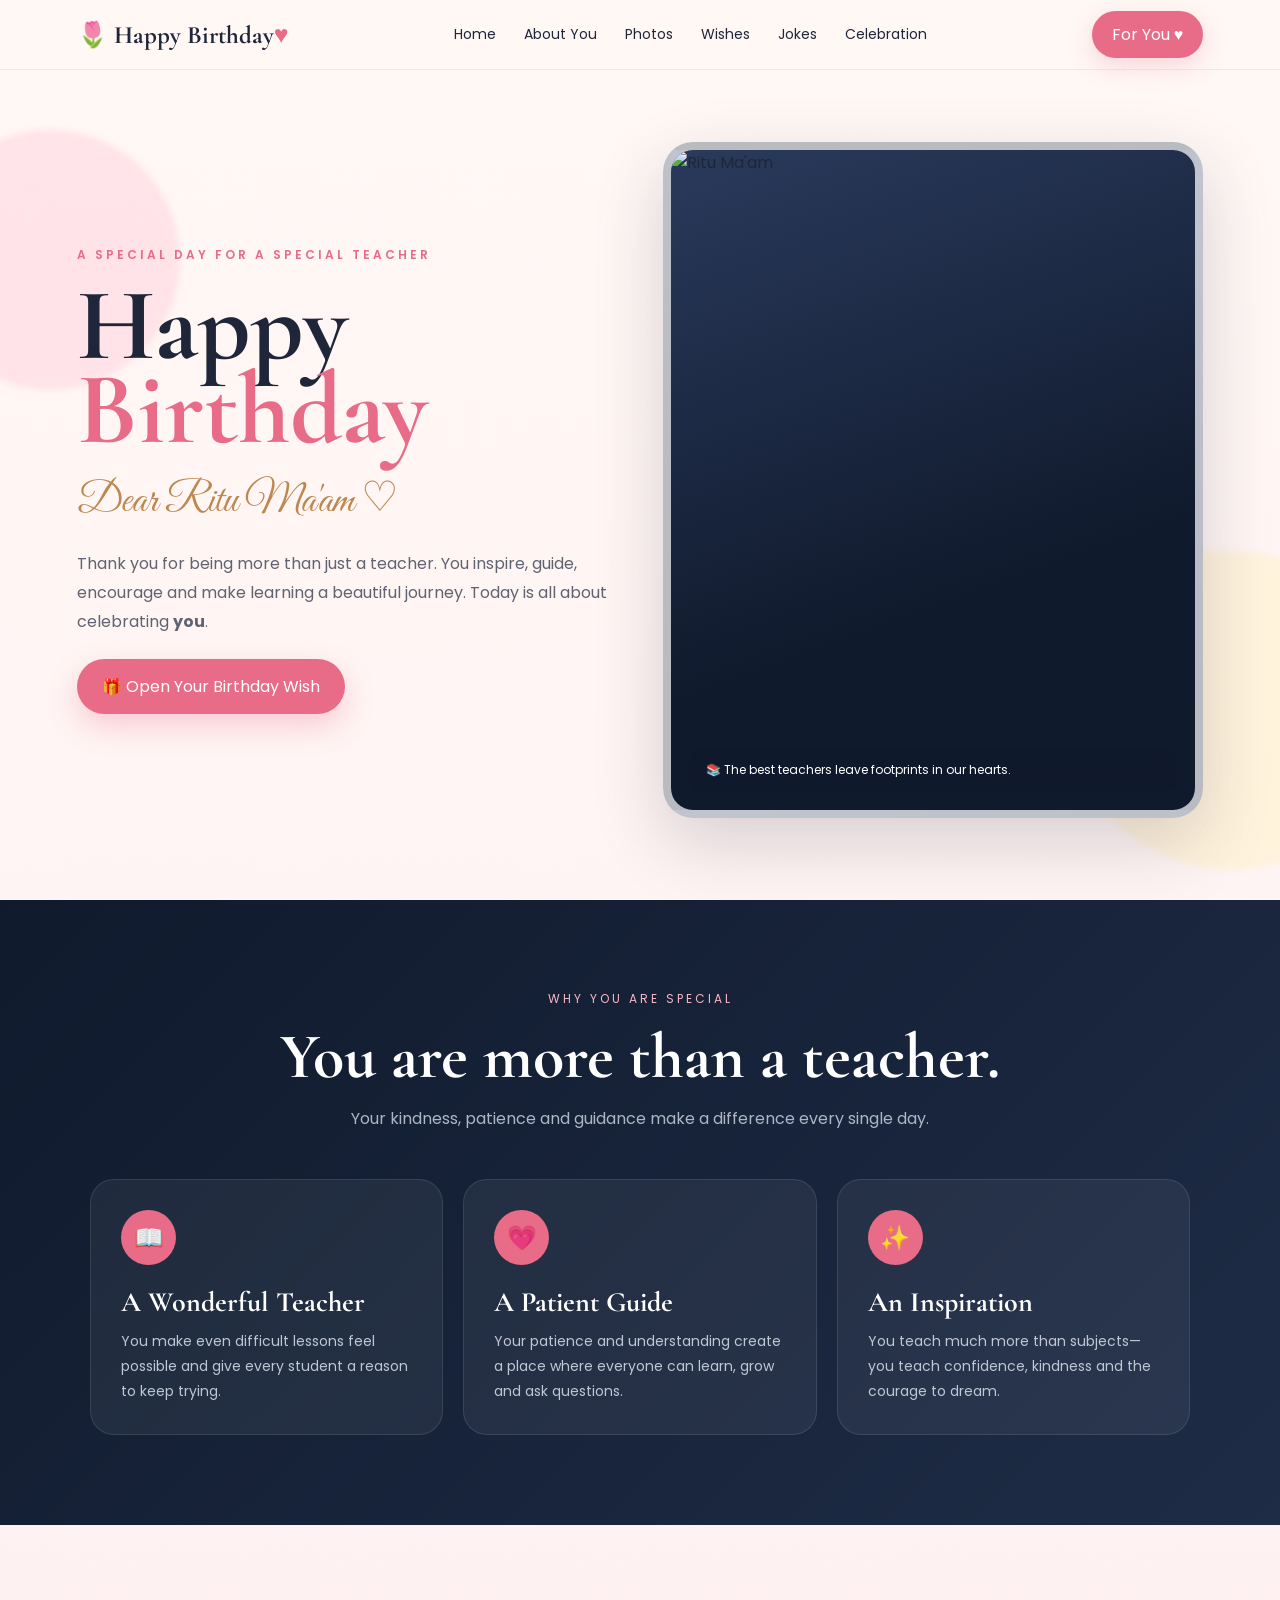
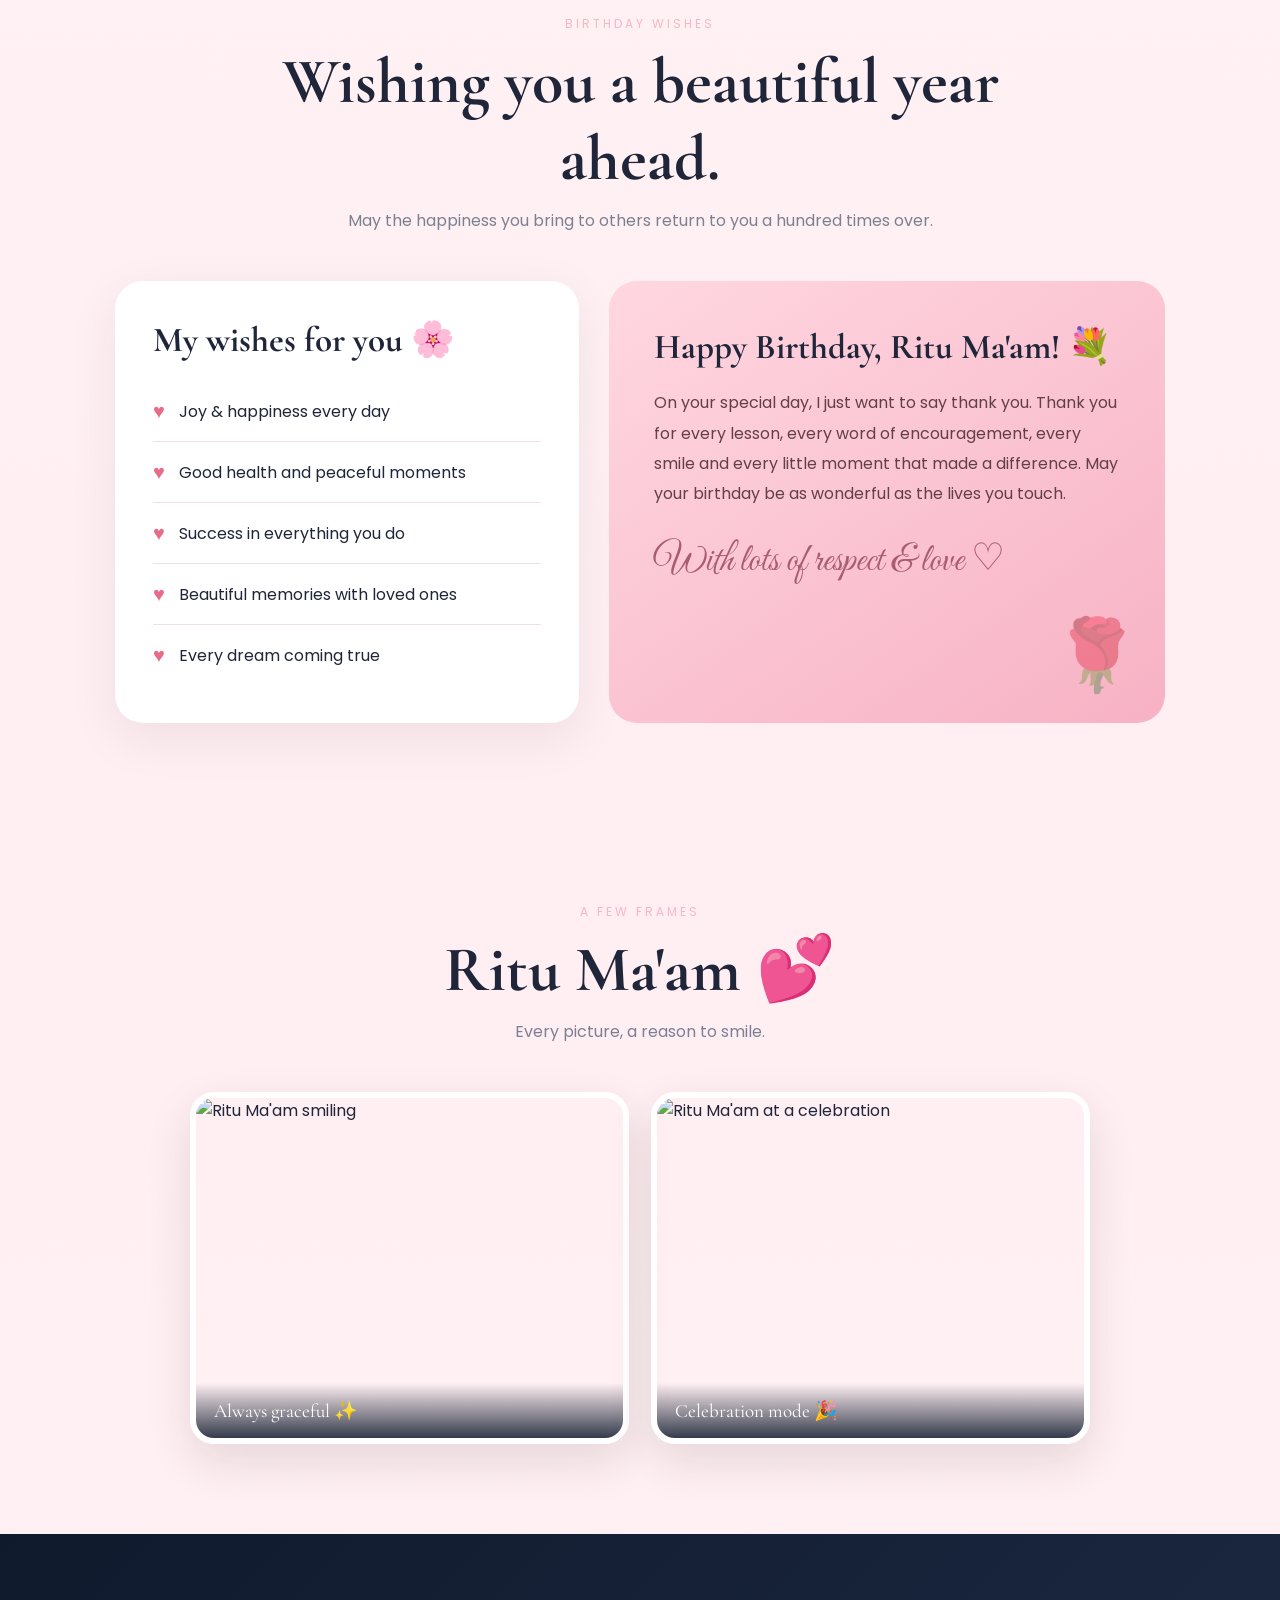
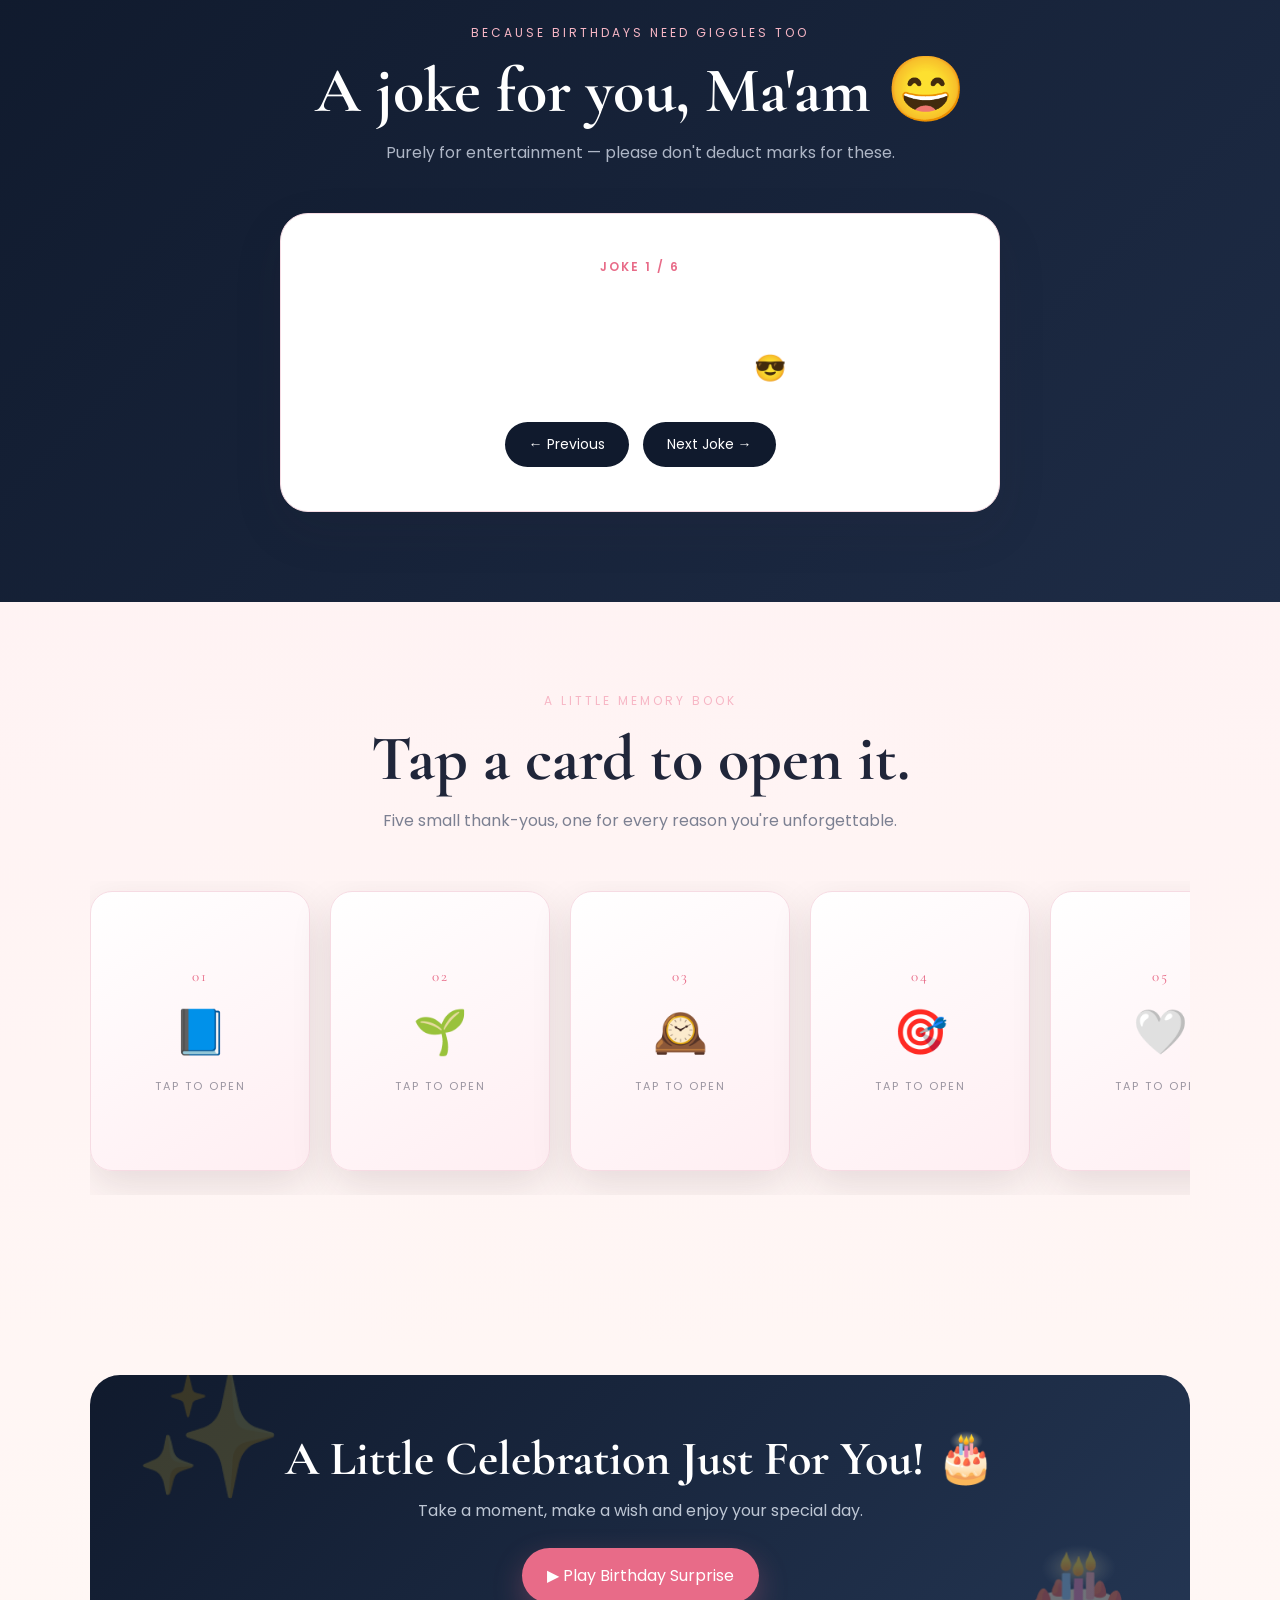
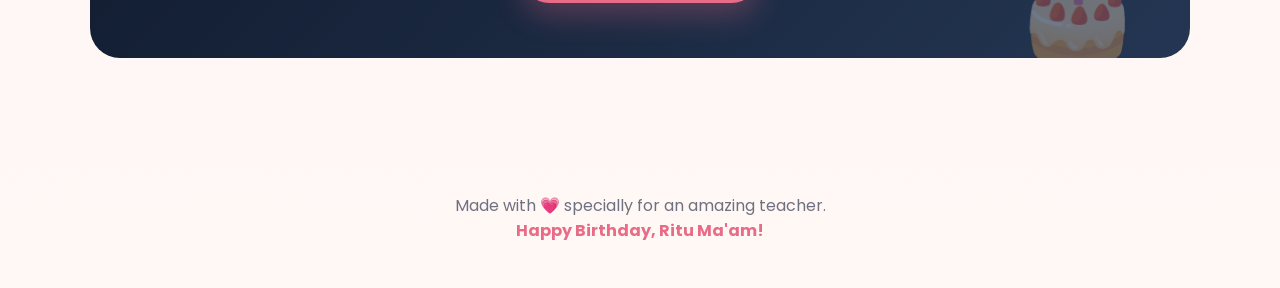
==== index.html/index.html @ a0815ff2 "Update index.html" ====
<!DOCTYPE html>
<html lang="en">
<head>
<meta charset="UTF-8">
<meta name="viewport" content="width=device-width, initial-scale=1.0">
<title>Happy Birthday, Ritu Ma'am! 💗</title>
<meta name="description" content="A special birthday celebration for an amazing teacher.">
<style>
@import url('https://fonts.googleapis.com/css2?family=Cormorant+Garamond:wght@500;600;700&family=Great+Vibes&family=Poppins:wght@400;500;600;700&display=swap');

:root{
  --navy:#101a2d;
  --navy2:#17243b;
  --pink:#e86b88;
  --pink2:#f7b6c5;
  --cream:#fff8f5;
  --gold:#d9ae6b;
  --text:#20263a;
}

*{box-sizing:border-box;margin:0;padding:0}
html{scroll-behavior:smooth}
body{
  font-family:Poppins,sans-serif;
  color:var(--text);
  background:linear-gradient(180deg,#fff8f5,#ffeef2 48%,#fff8f5);
  overflow-x:hidden;
}
a{text-decoration:none;color:inherit}
:focus-visible{outline:2px solid var(--pink);outline-offset:3px}

/* ---------- ambient balloons ---------- */
.balloon-field{position:fixed;inset:0;pointer-events:none;z-index:1;overflow:hidden}
.balloon{
  position:absolute;bottom:-140px;width:46px;height:58px;border-radius:50% 50% 50% 50%/58% 58% 42% 42%;
  opacity:.5;animation:rise linear infinite;
}
.balloon:after{content:"";position:absolute;left:50%;top:100%;width:1px;height:38px;background:rgba(120,90,70,.35);transform:translateX(-50%)}
@keyframes rise{
  0%{transform:translateY(0) translateX(0) rotate(-4deg)}
  50%{transform:translateY(-55vh) translateX(30px) rotate(4deg)}
  100%{transform:translateY(-115vh) translateX(-20px) rotate(-4deg)}
}

nav{
  position:fixed;top:0;left:0;right:0;z-index:20;
  height:70px;padding:0 6%;
  display:flex;align-items:center;justify-content:space-between;
  background:rgba(255,248,245,.82);
  backdrop-filter:blur(18px);
  border-bottom:1px solid rgba(217,174,107,.22);
}
.logo{
  font-family:"Cormorant Garamond",serif;font-size:25px;font-weight:700;
}
.logo span{color:var(--pink)}
.navlinks{display:flex;gap:28px;font-size:14px}
.navlinks a{transition:.25s;position:relative}
.navlinks a:hover{color:var(--pink)}
.navbtn{
  background:var(--pink);color:white;padding:11px 20px;border-radius:30px;
  box-shadow:0 8px 25px rgba(232,107,136,.25);
}

.hero{
  min-height:100vh;padding:120px 6% 60px;
  display:grid;grid-template-columns:1fr 1fr;align-items:center;gap:45px;
  position:relative;z-index:2;
}
.hero:before,.hero:after{
  content:"";position:absolute;border-radius:50%;filter:blur(3px);opacity:.55;z-index:-1
}
.hero:before{width:260px;height:260px;background:#ffd3df;left:-80px;top:130px}
.hero:after{width:320px;height:320px;background:#fff0c9;right:-110px;bottom:30px}

.kicker{color:var(--pink);font-weight:600;letter-spacing:3px;text-transform:uppercase;font-size:12px}
h1{
  font-family:"Cormorant Garamond",serif;
  font-size:clamp(64px,8vw,112px);line-height:.82;margin:20px 0;
}
h1 span{color:var(--pink)}
.script{font-family:"Great Vibes",cursive;color:#bd8750;font-size:42px}
.hero p{max-width:560px;margin:22px 0;color:#5f6372;line-height:1.8}
.cta{
  display:inline-flex;gap:10px;align-items:center;
  background:var(--pink);color:white;padding:15px 25px;border-radius:35px;
  box-shadow:0 12px 30px rgba(232,107,136,.3);
  transition:.25s;cursor:pointer;border:0;font:inherit
}
.cta:hover{transform:translateY(-3px);box-shadow:0 16px 35px rgba(232,107,136,.38)}

/* ---------- hero photo card ---------- */
.hero-card{
  position:relative;border-radius:30px;overflow:hidden;
  box-shadow:0 25px 70px rgba(40,35,50,.18);
  border:8px solid rgba(255,255,255,.7);
  aspect-ratio:4/5;
  background:linear-gradient(160deg,#2a3a5c,#101a2d 65%);
  display:flex;align-items:center;justify-content:center;
}
.hero-card svg{width:100%;height:100%}
.hero-card img{width:100%;height:100%;object-fit:cover;object-position:center 18%;display:block}

/* ---------- photo gallery ---------- */
.gallery{
  max-width:900px;margin:auto;display:grid;grid-template-columns:1fr 1fr;gap:22px
}
.gallery figure{
  margin:0;border-radius:24px;overflow:hidden;position:relative;
  box-shadow:0 18px 45px rgba(50,35,45,.12);border:6px solid #fff;
  transition:.35s
}
.gallery figure:hover{transform:translateY(-6px) rotate(-1deg)}
.gallery figure:nth-child(2):hover{transform:translateY(-6px) rotate(1deg)}
.gallery img{width:100%;height:340px;object-fit:cover;display:block}
.gallery figcaption{
  position:absolute;bottom:0;left:0;right:0;padding:16px 18px;
  background:linear-gradient(0deg,rgba(16,26,45,.85),transparent);
  color:#fff;font-family:"Cormorant Garamond",serif;font-size:19px
}
@media(max-width:700px){.gallery{grid-template-columns:1fr}}

/* ---------- jokes section ---------- */
.joke-box{
  max-width:720px;margin:auto;background:white;border-radius:28px;
  padding:44px;text-align:center;box-shadow:0 18px 50px rgba(50,35,45,.1);
  border:1px solid #f6dbe3;position:relative
}
.joke-box .tag{color:var(--pink);letter-spacing:2px;text-transform:uppercase;font-size:12px;font-weight:600}
.joke-box p{font-family:"Cormorant Garamond",serif;font-size:26px;line-height:1.5;margin:18px 0;min-height:110px;display:flex;align-items:center;justify-content:center}
.joke-nav{display:flex;gap:14px;justify-content:center;margin-top:10px}
.joke-btn{
  background:var(--navy);color:#fff;border:0;padding:12px 24px;border-radius:30px;
  cursor:pointer;font:inherit;font-size:14px;transition:.25s
}
.joke-btn:hover{background:var(--pink);transform:translateY(-2px)}
.floating{
  position:absolute;bottom:18px;left:18px;right:18px;
  background:rgba(16,26,45,.88);color:white;padding:13px 17px;border-radius:16px;
  font-size:12px;backdrop-filter:blur(10px)
}

.section{padding:90px 6%;position:relative;z-index:2}
.dark{
  background:linear-gradient(135deg,var(--navy),#1e2c46);
  color:white;
}
.section-title{text-align:center;max-width:760px;margin:0 auto 45px}
.section-title .small{color:var(--pink2);letter-spacing:3px;text-transform:uppercase;font-size:12px}
.section-title h2{
  font-family:"Cormorant Garamond",serif;font-size:clamp(42px,5vw,64px);margin:10px 0
}
.section-title p{color:#aeb6c6;line-height:1.8}
.section:not(.dark) .section-title p{color:#7c8092}

.reveal{opacity:0;transform:translateY(28px);transition:opacity .7s ease, transform .7s ease}
.reveal.in{opacity:1;transform:translateY(0)}

.cards{
  max-width:1100px;margin:auto;display:grid;
  grid-template-columns:repeat(3,1fr);gap:20px
}
.card{
  padding:30px;border-radius:24px;
  background:rgba(255,255,255,.06);
  border:1px solid rgba(255,255,255,.1);
  transition:.3s
}
.card:hover{transform:translateY(-8px);background:rgba(255,255,255,.1)}
.icon{
  width:55px;height:55px;border-radius:50%;display:grid;place-items:center;
  background:var(--pink);font-size:24px;margin-bottom:20px
}
.card h3{font-family:"Cormorant Garamond",serif;font-size:28px;margin-bottom:10px}
.card p{color:#bfc6d4;line-height:1.8;font-size:14px}

.wishes{
  max-width:1050px;margin:auto;display:grid;grid-template-columns:1fr 1.2fr;
  gap:30px;align-items:stretch
}
.wish-list{
  background:white;border-radius:28px;padding:38px;
  box-shadow:0 15px 50px rgba(50,35,45,.08)
}
.wish-list h3,.note h3{
  font-family:"Cormorant Garamond",serif;font-size:35px;margin-bottom:20px
}
.wish{
  display:flex;gap:14px;align-items:center;padding:15px 0;
  border-bottom:1px solid #f2dfe4
}
.wish:last-child{border-bottom:0}
.heart{color:var(--pink);font-size:20px}
.note{
  background:linear-gradient(145deg,#ffd7e1,#f7b2c4);
  border-radius:28px;padding:45px;position:relative;overflow:hidden
}
.note:after{content:"🌹";position:absolute;right:25px;bottom:15px;font-size:70px;opacity:.35}
.note p{line-height:1.9;color:#633f4a}
.signature{font-family:"Great Vibes";font-size:38px;color:#a85c70;margin-top:25px}

/* ---------- memory book (flip cards, new signature element) ---------- */
.memory-strip{
  max-width:1100px;margin:0 auto;display:flex;gap:20px;overflow-x:auto;
  padding:10px 4px 24px;scroll-snap-type:x mandatory
}
.memory-strip::-webkit-scrollbar{height:6px}
.memory-strip::-webkit-scrollbar-thumb{background:var(--pink2);border-radius:10px}
.mem-card{
  flex:0 0 220px;height:280px;scroll-snap-align:start;perspective:1200px;cursor:pointer
}
.mem-inner{
  position:relative;width:100%;height:100%;transition:transform .6s;transform-style:preserve-3d
}
.mem-card.flipped .mem-inner{transform:rotateY(180deg)}
.mem-face{
  position:absolute;inset:0;border-radius:22px;backface-visibility:hidden;
  display:flex;flex-direction:column;align-items:center;justify-content:center;
  padding:22px;text-align:center;box-shadow:0 15px 40px rgba(50,35,45,.12)
}
.mem-front{background:linear-gradient(150deg,#fff,#ffeef2);border:1px solid #f6dbe3}
.mem-front .num{font-family:"Cormorant Garamond",serif;font-size:15px;color:var(--pink);letter-spacing:2px}
.mem-front .emoji{font-size:44px;margin:14px 0}
.mem-front .tap{font-size:11px;color:#9a94a0;text-transform:uppercase;letter-spacing:2px}
.mem-back{background:linear-gradient(150deg,var(--navy),#25365a);color:#e9edf5;transform:rotateY(180deg)}
.mem-back p{font-size:14px;line-height:1.7}

.celebrate{
  max-width:1100px;margin:auto;border-radius:30px;padding:55px;
  background:linear-gradient(135deg,#101a2d,#243653);
  color:white;text-align:center;position:relative;overflow:hidden
}
.celebrate:before{
  content:"✨";position:absolute;font-size:120px;left:4%;top:-30px;opacity:.18
}
.celebrate:after{
  content:"🎂";position:absolute;font-size:110px;right:4%;bottom:-30px;opacity:.35
}
.celebrate h2{font-family:"Cormorant Garamond";font-size:48px}
.celebrate p{color:#bdc6d4;margin:10px 0 25px}

footer{text-align:center;padding:45px 20px;color:#6f7180;position:relative;z-index:2}
footer strong{color:var(--pink)}

.modal{
  position:fixed;inset:0;background:rgba(7,12,22,.78);
  display:none;align-items:center;justify-content:center;z-index:50;
  padding:20px;backdrop-filter:blur(8px)
}
.modal.show{display:flex}
.modal-box{
  max-width:520px;width:100%;background:var(--cream);border-radius:30px;
  padding:42px;text-align:center;box-shadow:0 30px 100px rgba(0,0,0,.35);
  animation:pop .45s ease
}
.modal-box .big{font-size:60px}
.modal-box h2{font-family:"Cormorant Garamond";font-size:45px;margin:10px 0}
.modal-box p{line-height:1.8;color:#666}
.close{margin-top:22px;background:var(--navy);color:white;border:0;padding:12px 24px;border-radius:25px;cursor:pointer}

canvas#confetti-canvas{position:fixed;inset:0;z-index:60;pointer-events:none}

@keyframes pop{from{transform:scale(.8);opacity:0}to{transform:scale(1);opacity:1}}

@media(max-width:850px){
  .navlinks{display:none}
  .hero{grid-template-columns:1fr;padding-top:110px}
  .cards{grid-template-columns:1fr}
  .wishes{grid-template-columns:1fr}
  .hero-card{order:-1}
  h1{font-size:72px}
}

@media (prefers-reduced-motion: reduce){
  *{animation-duration:.001ms !important;animation-iteration-count:1 !important;transition-duration:.001ms !important}
}
</style>
</head>
<body>

<div class="balloon-field" id="balloonField" aria-hidden="true"></div>

<nav>
  <div class="logo">🌷 Happy Birthday<span>♥</span></div>
  <div class="navlinks">
    <a href="#home">Home</a>
    <a href="#about">About You</a>
    <a href="#gallery">Photos</a>
    <a href="#wishes">Wishes</a>
    <a href="#jokes">Jokes</a>
    <a href="#celebrate">Celebration</a>
  </div>
  <a class="navbtn" href="#wishes">For You ♥</a>
</nav>

<main id="home">
<section class="hero">
  <div>
    <div class="kicker">A special day for a special teacher</div>
    <h1>Happy<br><span>Birthday</span></h1>
    <div class="script">Dear Ritu Ma'am ♡</div>
    <p>
      Thank you for being more than just a teacher.
      You inspire, guide, encourage and make learning a beautiful journey.
      Today is all about celebrating <strong>you</strong>.
    </p>
    <button class="cta" onclick="openWish()">🎁 Open Your Birthday Wish</button>
  </div>

  <div class="hero-card">
    <img src="images/ritu-2.jpeg" alt="Ritu Ma'am">
    <div class="floating">📚 The best teachers leave footprints in our hearts.</div>
  </div>
</section>

<section class="section dark" id="about">
  <div class="section-title reveal">
    <div class="small">Why you are special</div>
    <h2>You are more than a teacher.</h2>
    <p>Your kindness, patience and guidance make a difference every single day.</p>
  </div>

  <div class="cards">
    <div class="card reveal">
      <div class="icon">📖</div>
      <h3>A Wonderful Teacher</h3>
      <p>You make even difficult lessons feel possible and give every student a reason to keep trying.</p>
    </div>
    <div class="card reveal">
      <div class="icon">💗</div>
      <h3>A Patient Guide</h3>
      <p>Your patience and understanding create a place where everyone can learn, grow and ask questions.</p>
    </div>
    <div class="card reveal">
      <div class="icon">✨</div>
      <h3>An Inspiration</h3>
      <p>You teach much more than subjects—you teach confidence, kindness and the courage to dream.</p>
    </div>
  </div>
</section>

<section class="section" id="wishes">
  <div class="section-title reveal">
    <div class="small">Birthday wishes</div>
    <h2>Wishing you a beautiful year ahead.</h2>
    <p>May the happiness you bring to others return to you a hundred times over.</p>
  </div>

  <div class="wishes">
    <div class="wish-list reveal">
      <h3>My wishes for you 🌸</h3>
      <div class="wish"><span class="heart">♥</span> Joy & happiness every day</div>
      <div class="wish"><span class="heart">♥</span> Good health and peaceful moments</div>
      <div class="wish"><span class="heart">♥</span> Success in everything you do</div>
      <div class="wish"><span class="heart">♥</span> Beautiful memories with loved ones</div>
      <div class="wish"><span class="heart">♥</span> Every dream coming true</div>
    </div>

    <div class="note reveal">
      <h3>Happy Birthday, Ritu Ma'am! 💐</h3>
      <p>
        On your special day, I just want to say thank you.
        Thank you for every lesson, every word of encouragement,
        every smile and every little moment that made a difference.
        May your birthday be as wonderful as the lives you touch.
      </p>
      <div class="signature">With lots of respect & love ♡</div>
    </div>
  </div>
</section>

<section class="section" id="gallery">
  <div class="section-title reveal">
    <div class="small">A few frames</div>
    <h2>Ritu Ma'am 💕</h2>
    <p>Every picture, a reason to smile.</p>
  </div>
  <div class="gallery">
    <figure class="reveal">
      <img src="images/images/ritu-1.jpeg" alt="Ritu Ma'am smiling">
      <figcaption>Always graceful ✨</figcaption>
    </figure>
    <figure class="reveal">
      <img src="images/images/ritu-2.jpeg" alt="Ritu Ma'am at a celebration">
      <figcaption>Celebration mode 🎉</figcaption>
    </figure>
  </div>
</section>

<section class="section dark" id="jokes">
  <div class="section-title reveal">
    <div class="small">Because birthdays need giggles too</div>
    <h2>A joke for you, Ma'am 😄</h2>
    <p>Purely for entertainment — please don't deduct marks for these.</p>
  </div>
  <div class="joke-box reveal">
    <div class="tag">Joke <span id="jokeNum">1</span> / <span id="jokeTotal"></span></div>
    <p id="jokeText"></p>
    <div class="joke-nav">
      <button class="joke-btn" onclick="prevJoke()">← Previous</button>
      <button class="joke-btn" onclick="nextJoke()">Next Joke →</button>
    </div>
  </div>
</section>

<section class="section" id="memories">
  <div class="section-title reveal">
    <div class="small">A little memory book</div>
    <h2>Tap a card to open it.</h2>
    <p>Five small thank-yous, one for every reason you're unforgettable.</p>
  </div>
  <div class="memory-strip" id="memoryStrip"></div>
</section>

<section class="section" id="celebrate">
  <div class="celebrate reveal">
    <h2>A Little Celebration Just For You! 🎂</h2>
    <p>Take a moment, make a wish and enjoy your special day.</p>
    <button class="cta" onclick="openWish()">▶ Play Birthday Surprise</button>
  </div>
</section>
</main>

<footer>
  Made with 💗 specially for an amazing teacher.<br>
  <strong>Happy Birthday, Ritu Ma'am!</strong>
</footer>

<div class="modal" id="modal" onclick="if(event.target===this)closeWish()">
  <div class="modal-box">
    <div class="big">🎂🌷✨</div>
    <h2>Happy Birthday, Ritu Ma'am!</h2>
    <p>
      May your day be filled with smiles, flowers, wonderful memories
      and all the happiness you deserve. Thank you for being the light
      that guides us. 💗
    </p>
    <button class="close" onclick="closeWish()">Close ♥</button>
  </div>
</div>

<canvas id="confetti-canvas"></canvas>

<script>
/* ---------------- modal + confetti (canvas based, smooth) ---------------- */
const canvas = document.getElementById('confetti-canvas');
const ctx = canvas.getContext('2d');
function resizeCanvas(){canvas.width=innerWidth;canvas.height=innerHeight}
resizeCanvas();
addEventListener('resize',resizeCanvas);

let particles=[];
const colors=['#e86b88','#d9ae6b','#8f9bb2','#ffffff','#f7b6c5'];
const shapes=['♥','✦','•','🌸'];

function spawnConfetti(count=90){
  for(let i=0;i<count;i++){
    particles.push({
      x:Math.random()*canvas.width,
      y:-20-Math.random()*200,
      vx:(Math.random()-.5)*2,
      vy:2+Math.random()*3,
      rot:Math.random()*360,
      vr:(Math.random()-.5)*8,
      size:10+Math.random()*14,
      color:colors[Math.floor(Math.random()*colors.length)],
      shape:shapes[Math.floor(Math.random()*shapes.length)],
      life:0,
      maxLife:220+Math.random()*140
    });
  }
  if(!animating){animating=true;requestAnimationFrame(tick)}
}

let animating=false;
function tick(){
  ctx.clearRect(0,0,canvas.width,canvas.height);
  particles.forEach(p=>{
    p.x+=p.vx;p.y+=p.vy;p.rot+=p.vr;p.life++;
    ctx.save();
    ctx.translate(p.x,p.y);
    ctx.rotate(p.rot*Math.PI/180);
    ctx.globalAlpha=Math.max(0,1-p.life/p.maxLife);
    ctx.fillStyle=p.color;
    ctx.font=p.size+'px sans-serif';
    ctx.textAlign='center';
    ctx.fillText(p.shape,0,0);
    ctx.restore();
  });
  particles=particles.filter(p=>p.life<p.maxLife && p.y<canvas.height+40);
  if(particles.length>0){
    requestAnimationFrame(tick);
  }else{
    animating=false;
    ctx.clearRect(0,0,canvas.width,canvas.height);
  }
}

function openWish(){
  document.getElementById('modal').classList.add('show');
  spawnConfetti(100);
}
function closeWish(){
  document.getElementById('modal').classList.remove('show');
}
document.addEventListener('keydown',e=>{if(e.key==='Escape')closeWish()});

/* ---------------- ambient floating balloons ---------------- */
const balloonField=document.getElementById('balloonField');
const balloonColors=['#e86b88','#f7b6c5','#d9ae6b','#8fae7c'];
function makeBalloon(){
  const b=document.createElement('div');
  b.className='balloon';
  const left=Math.random()*100;
  const dur=14+Math.random()*10;
  const size=34+Math.random()*26;
  b.style.left=left+'vw';
  b.style.width=size+'px';
  b.style.height=(size*1.25)+'px';
  b.style.background=balloonColors[Math.floor(Math.random()*balloonColors.length)];
  b.style.animationDuration=dur+'s';
  balloonField.appendChild(b);
  setTimeout(()=>b.remove(),dur*1000);
}
for(let i=0;i<6;i++) setTimeout(makeBalloon,i*1800);
setInterval(makeBalloon,3200);

/* ---------------- scroll reveal ---------------- */
const io=new IntersectionObserver((entries)=>{
  entries.forEach(e=>{ if(e.isIntersecting){ e.target.classList.add('in'); io.unobserve(e.target); } });
},{threshold:.15});
document.querySelectorAll('.reveal').forEach(el=>io.observe(el));

/* ---------------- jokes ---------------- */
const jokes=[
  "Why did the teacher wear sunglasses to school? Because her students were too bright! 😎",
  "Ma'am, aap toh syllabus se bhi zyada thorough ho — kabhi khatam hi nahi hoti aapki care!",
  "Teachers don't retire, they just lose their appeal... said no student about Ritu Ma'am, ever.",
  "Why was the math book sad on its birthday? Too many problems. Unlike you, Ma'am — zero problems, only solutions!",
  "Behind every successful student is a teacher who secretly checked WhatsApp for 'assignment kal kar dunga' excuses — and still smiled.",
  "Ma'am, you're proof that 'strict but sweet' is a real combo, like chai with extra sugar."
];
let jokeIndex=0;
const jokeText=document.getElementById('jokeText');
const jokeNum=document.getElementById('jokeNum');
document.getElementById('jokeTotal').textContent=jokes.length;
function showJoke(){
  jokeText.style.opacity=0;
  setTimeout(()=>{
    jokeText.textContent=jokes[jokeIndex];
    jokeNum.textContent=jokeIndex+1;
    jokeText.style.opacity=1;
  },180);
}
function nextJoke(){ jokeIndex=(jokeIndex+1)%jokes.length; showJoke(); }
function prevJoke(){ jokeIndex=(jokeIndex-1+jokes.length)%jokes.length; showJoke(); }
jokeText.style.transition='opacity .18s';
showJoke();

/* ---------------- memory book (flip cards) ---------------- */
const memories=[
  {emoji:'📘',text:'Thank you for making even the hardest chapter feel simple.'},
  {emoji:'🌱',text:'Thank you for believing in us before we believed in ourselves.'},
  {emoji:'🕰️',text:'Thank you for the extra minutes you always gave, and never counted.'},
  {emoji:'🎯',text:'Thank you for pushing us gently toward our best work.'},
  {emoji:'🤍',text:'Thank you for simply being you — patient, kind, unforgettable.'}
];
const strip=document.getElementById('memoryStrip');
memories.forEach((m,i)=>{
  const card=document.createElement('div');
  card.className='mem-card';
  card.innerHTML=`
    <div class="mem-inner">
      <div class="mem-face mem-front">
        <div class="num">0${i+1}</div>
        <div class="emoji">${m.emoji}</div>
        <div class="tap">Tap to open</div>
      </div>
      <div class="mem-face mem-back"><p>${m.text}</p></div>
    </div>`;
  card.addEventListener('click',()=>card.classList.toggle('flipped'));
  strip.appendChild(card);
});
</script>
</body>
</html>
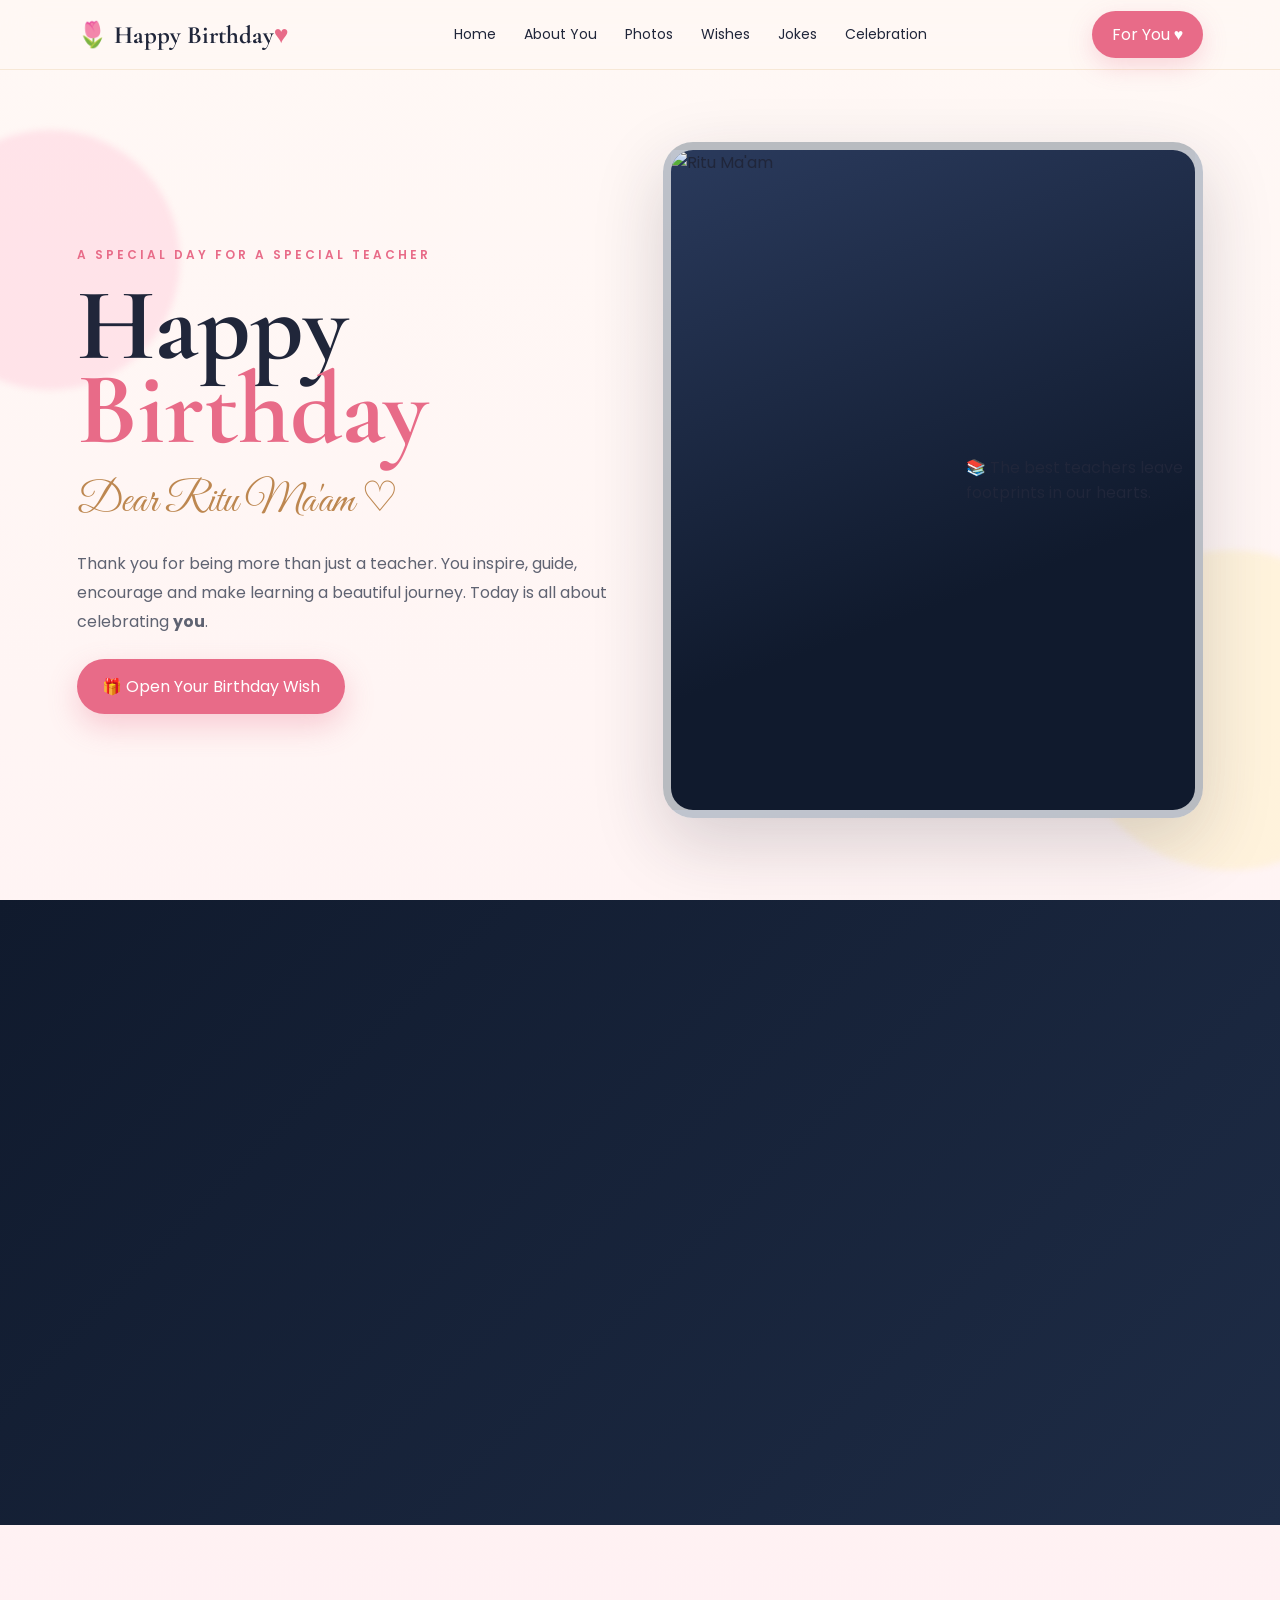
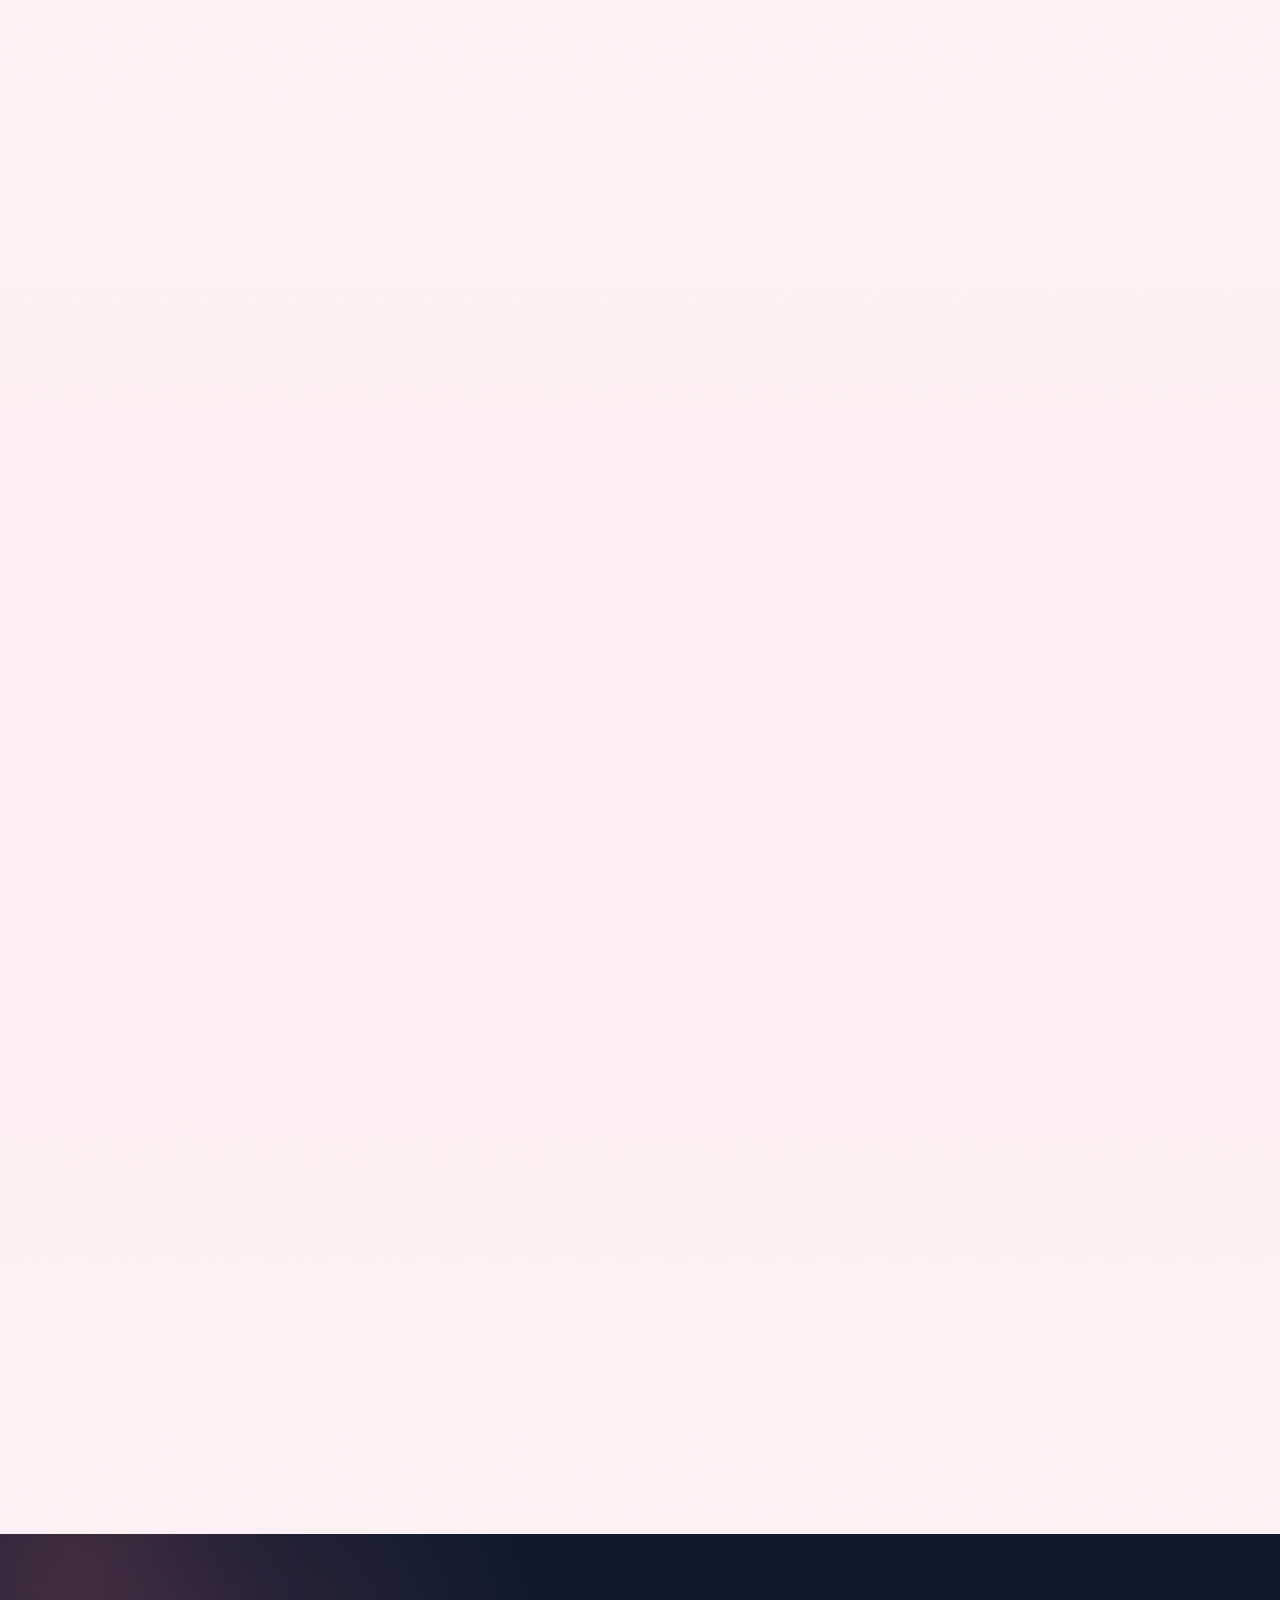
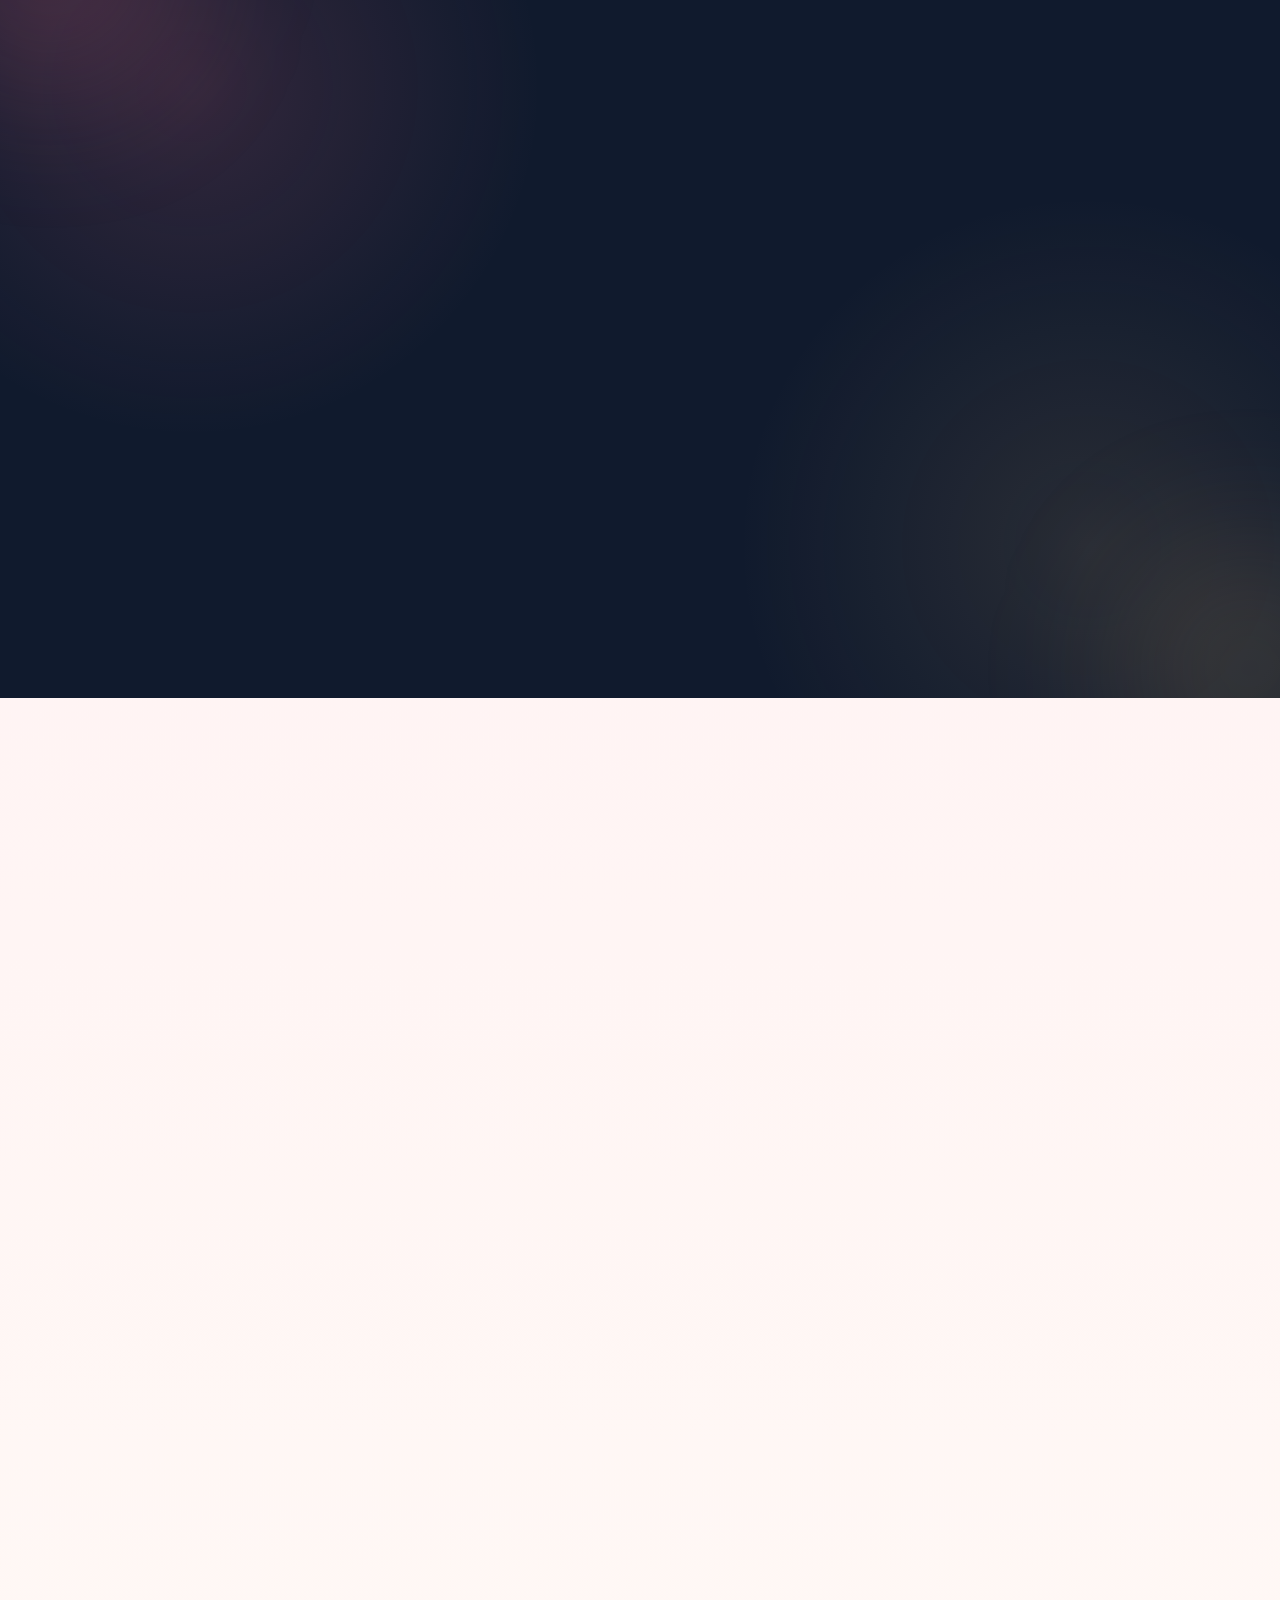
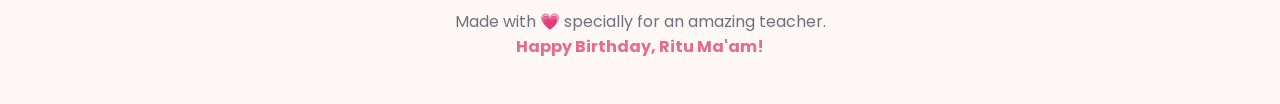
==== commit 3f677798: "Update index.html" ====
--- a/index.html/index.html
+++ b/index.html/index.html
@@ -120,26 +120,428 @@
 }
 @media(max-width:700px){.gallery{grid-template-columns:1fr}}
 
-/* ---------- jokes section ---------- */
-.joke-box{
-  max-width:720px;margin:auto;background:white;border-radius:28px;
-  padding:44px;text-align:center;box-shadow:0 18px 50px rgba(50,35,45,.1);
-  border:1px solid #f6dbe3;position:relative
-}
-.joke-box .tag{color:var(--pink);letter-spacing:2px;text-transform:uppercase;font-size:12px;font-weight:600}
-.joke-box p{font-family:"Cormorant Garamond",serif;font-size:26px;line-height:1.5;margin:18px 0;min-height:110px;display:flex;align-items:center;justify-content:center}
-.joke-nav{display:flex;gap:14px;justify-content:center;margin-top:10px}
-.joke-btn{
-  background:var(--navy);color:#fff;border:0;padding:12px 24px;border-radius:30px;
-  cursor:pointer;font:inherit;font-size:14px;transition:.25s
-}
-.joke-btn:hover{background:var(--pink);transform:translateY(-2px)}
-.floating{
-  position:absolute;bottom:18px;left:18px;right:18px;
-  background:rgba(16,26,45,.88);color:white;padding:13px 17px;border-radius:16px;
-  font-size:12px;backdrop-filter:blur(10px)
-}
-
+/* ================================
+   ADVANCED JOKE SECTION
+================================ */
+
+#jokes {
+  position: relative;
+  overflow: hidden;
+  padding: 110px 20px;
+  background:
+    radial-gradient(circle at 15% 20%, rgba(232, 107, 136, .16), transparent 28%),
+    radial-gradient(circle at 85% 80%, rgba(217, 174, 107, .12), transparent 28%),
+    var(--navy, #101a2d);
+  color: #fff;
+}
+
+/* Decorative glow */
+#jokes::before,
+#jokes::after {
+  position: absolute;
+  content: "";
+  width: 260px;
+  height: 260px;
+  border-radius: 50%;
+  filter: blur(70px);
+  pointer-events: none;
+}
+
+#jokes::before {
+  top: -100px;
+  left: -80px;
+  background: rgba(232, 107, 136, .18);
+}
+
+#jokes::after {
+  right: -100px;
+  bottom: -100px;
+  background: rgba(217, 174, 107, .14);
+}
+
+/* ---------- Section title ---------- */
+
+#jokes .section-title {
+  position: relative;
+  z-index: 2;
+  max-width: 750px;
+  margin: 0 auto 50px;
+  text-align: center;
+}
+
+#jokes .section-title .small {
+  display: inline-flex;
+  align-items: center;
+  gap: 10px;
+  margin-bottom: 16px;
+  color: #f3a2b5;
+  font-size: 12px;
+  font-weight: 800;
+  letter-spacing: 3px;
+  text-transform: uppercase;
+}
+
+#jokes .section-title .small::before,
+#jokes .section-title .small::after {
+  width: 28px;
+  height: 2px;
+  content: "";
+  background: currentColor;
+  border-radius: 20px;
+}
+
+#jokes .section-title h2 {
+  margin: 0;
+  color: #fff;
+  font-family: Georgia, "Times New Roman", serif;
+  font-size: clamp(36px, 5vw, 62px);
+  line-height: 1.05;
+  letter-spacing: -1px;
+}
+
+#jokes .section-title p {
+  max-width: 600px;
+  margin: 16px auto 0;
+  color: rgba(255,255,255,.68);
+  font-size: 15px;
+}
+
+/* ---------- Joke box ---------- */
+
+#jokes .joke-box {
+  position: relative;
+  z-index: 2;
+  width: min(720px, 100%);
+  margin: auto;
+  padding: 45px;
+  overflow: hidden;
+  text-align: center;
+
+  background:
+    linear-gradient(
+      145deg,
+      rgba(255,255,255,.98),
+      rgba(255,244,247,.96)
+    );
+
+  border: 1px solid rgba(255,255,255,.8);
+  border-radius: 30px;
+
+  box-shadow:
+    0 30px 80px rgba(0,0,0,.25),
+    0 0 0 1px rgba(255,255,255,.08);
+
+  transition:
+    transform .35s ease,
+    box-shadow .35s ease;
+}
+
+#jokes .joke-box:hover {
+  transform: translateY(-8px);
+  box-shadow:
+    0 40px 100px rgba(0,0,0,.3),
+    0 0 45px rgba(232,107,136,.12);
+}
+
+/* Decorative corner */
+
+#jokes .joke-box::before {
+  position: absolute;
+  top: -55px;
+  right: -55px;
+  width: 140px;
+  height: 140px;
+  content: "😄";
+  display: grid;
+  place-items: center;
+  background: rgba(232,107,136,.08);
+  border-radius: 50%;
+  font-size: 42px;
+  transform: rotate(10deg);
+}
+
+/* ---------- Joke tag ---------- */
+
+#jokes .joke-box .tag {
+  position: relative;
+  display: inline-flex;
+  align-items: center;
+  gap: 5px;
+  padding: 8px 15px;
+
+  color: var(--pink, #e86b88);
+  background: rgba(232,107,136,.1);
+
+  border: 1px solid rgba(232,107,136,.15);
+  border-radius: 999px;
+
+  font-size: 11px;
+  font-weight: 900;
+  letter-spacing: 2px;
+  text-transform: uppercase;
+}
+
+#jokes .joke-box .tag span {
+  color: #c84363;
+}
+
+/* ---------- Joke text ---------- */
+
+#jokes .joke-box p {
+  position: relative;
+  display: flex;
+  align-items: center;
+  justify-content: center;
+
+  min-height: 120px;
+  margin: 30px 0;
+
+  color: #20202a;
+
+  font-family:
+    "Cormorant Garamond",
+    Georgia,
+    "Times New Roman",
+    serif;
+
+  font-size: clamp(23px, 3vw, 30px);
+  font-weight: 600;
+  line-height: 1.5;
+}
+
+/* Quote marks */
+
+#jokes .joke-box p::before {
+  position: absolute;
+  top: -35px;
+  left: 0;
+
+  content: "“";
+
+  color: rgba(232,107,136,.18);
+
+  font-family: Georgia, serif;
+  font-size: 90px;
+  line-height: 1;
+}
+
+#jokes .joke-box p::after {
+  position: absolute;
+  right: 0;
+  bottom: -55px;
+
+  content: "”";
+
+  color: rgba(232,107,136,.18);
+
+  font-family: Georgia, serif;
+  font-size: 90px;
+  line-height: 1;
+}
+
+/* ---------- Navigation ---------- */
+
+#jokes .joke-nav {
+  position: relative;
+  display: flex;
+  justify-content: center;
+  flex-wrap: wrap;
+  gap: 14px;
+  margin-top: 25px;
+}
+
+/* ---------- Buttons ---------- */
+
+#jokes .joke-btn {
+  position: relative;
+  display: inline-flex;
+  align-items: center;
+  justify-content: center;
+  gap: 7px;
+
+  min-width: 150px;
+  padding: 13px 22px;
+
+  overflow: hidden;
+  cursor: pointer;
+
+  color: #fff;
+  background: var(--navy, #101a2d);
+
+  border: 1px solid rgba(255,255,255,.08);
+  border-radius: 999px;
+
+  font-family: inherit;
+  font-size: 14px;
+  font-weight: 750;
+
+  box-shadow: 0 10px 25px rgba(16,26,45,.18);
+
+  transition:
+    transform .25s ease,
+    background .25s ease,
+    box-shadow .25s ease;
+}
+
+#jokes .joke-btn::before {
+  position: absolute;
+  inset: 0;
+
+  content: "";
+
+  background:
+    linear-gradient(
+      110deg,
+      transparent 25%,
+      rgba(255,255,255,.25),
+      transparent 75%
+    );
+
+  transform: translateX(-130%);
+  transition: transform .55s ease;
+}
+
+#jokes .joke-btn:hover {
+  background: var(--pink, #e86b88);
+  transform: translateY(-4px);
+  box-shadow: 0 15px 35px rgba(232,107,136,.3);
+}
+
+#jokes .joke-btn:hover::before {
+  transform: translateX(130%);
+}
+
+#jokes .joke-btn:active {
+  transform: translateY(-1px) scale(.98);
+}
+
+#jokes .joke-btn:focus-visible {
+  outline: 3px solid rgba(232,107,136,.35);
+  outline-offset: 4px;
+}
+
+/* ---------- Floating message ---------- */
+
+#jokes .floating {
+  position: absolute;
+  left: 18px;
+  right: 18px;
+  bottom: 18px;
+
+  padding: 13px 17px;
+
+  color: #fff;
+  background: rgba(16,26,45,.88);
+
+  border: 1px solid rgba(255,255,255,.1);
+  border-radius: 16px;
+
+  font-size: 12px;
+
+  backdrop-filter: blur(12px);
+  -webkit-backdrop-filter: blur(12px);
+
+  box-shadow: 0 10px 30px rgba(0,0,0,.15);
+}
+
+/* ---------- Reveal animation ---------- */
+
+#jokes .reveal {
+  opacity: 0;
+  transform: translateY(35px);
+  transition:
+    opacity .8s ease,
+    transform .8s ease;
+}
+
+#jokes .reveal.is-visible {
+  opacity: 1;
+  transform: translateY(0);
+}
+
+/* ---------- Mobile ---------- */
+
+@media (max-width: 600px) {
+
+  #jokes {
+    padding: 80px 16px;
+  }
+
+  #jokes .section-title {
+    margin-bottom: 35px;
+  }
+
+  #jokes .section-title h2 {
+    font-size: 36px;
+  }
+
+  #jokes .section-title p {
+    font-size: 14px;
+  }
+
+  #jokes .joke-box {
+    padding: 32px 20px;
+    border-radius: 24px;
+  }
+
+  #jokes .joke-box p {
+    min-height: 170px;
+    margin: 28px 0;
+    font-size: 22px;
+  }
+
+  #jokes .joke-box p::before {
+    left: -5px;
+    font-size: 70px;
+  }
+
+  #jokes .joke-box p::after {
+    right: -5px;
+    font-size: 70px;
+  }
+
+  #jokes .joke-nav {
+    flex-direction: column;
+  }
+
+  #jokes .joke-btn {
+    width: 100%;
+  }
+}
+
+/* ---------- Small phones ---------- */
+
+@media (max-width: 380px) {
+
+  #jokes .section-title h2 {
+    font-size: 31px;
+  }
+
+  #jokes .joke-box {
+    padding: 28px 16px;
+  }
+
+  #jokes .joke-box p {
+    font-size: 20px;
+  }
+}
+
+/* ---------- Reduced motion ---------- */
+
+@media (prefers-reduced-motion: reduce) {
+
+  #jokes *,
+  #jokes *::before,
+  #jokes *::after {
+    animation: none !important;
+    transition: none !important;
+  }
+
+  #jokes .reveal {
+    opacity: 1;
+    transform: none;
+  }
+}
 .section{padding:90px 6%;position:relative;z-index:2}
 .dark{
   background:linear-gradient(135deg,var(--navy),#1e2c46);
@@ -540,18 +942,31 @@
   "Behind every successful student is a teacher who secretly checked WhatsApp for 'assignment kal kar dunga' excuses — and still smiled.",
   "Ma'am, you're proof that 'strict but sweet' is a real combo, like chai with extra sugar."
 ];
-let jokeIndex=0;
-const jokeText=document.getElementById('jokeText');
-const jokeNum=document.getElementById('jokeNum');
-document.getElementById('jokeTotal').textContent=jokes.length;
-function showJoke(){
-  jokeText.style.opacity=0;
-  setTimeout(()=>{
-    jokeText.textContent=jokes[jokeIndex];
-    jokeNum.textContent=jokeIndex+1;
-    jokeText.style.opacity=1;
-  },180);
-}
+const jokes = [
+  "Why did the teacher bring a ladder to school? Because the students were reaching new heights! 😄",
+
+  "Ma'am, aap itni great teacher hain ki Google bhi aapse 'How to teach?' search karta hoga! 😂",
+
+  "Why was the school calendar happy today? Because it was your birthday! 🎂",
+
+  "Ma'am, homework se students darte hain, lekin aapki smile dekh kar homework bhi easy lagta hai! 😄",
+
+  "What is a teacher's favorite birthday gift? A day without checking homework! 😂🎁",
+
+  "Ma'am, aap attendance leti hain, marks deti hain, aur birthday par cake bhi deserve karti hain! 🎂❤️",
+
+  "Why did the student bring a cake to class? Because today the lesson is 'How to celebrate!' 😋",
+
+  "Ma'am, agar kindness ek subject hota, to aap usmein full marks leti! 💯💗",
+
+  "Teacher: Why are you late? Student: Ma'am, I was following my dreams. Teacher: Then why are you in my classroom? 😂",
+
+  "Ma'am, aapki class mein ek cheez kabhi late nahi hoti — aapki smile! 😊",
+
+  "Birthday rule for today: No homework, no tests, only cake! 🎂😎",
+
+  "Ritu Ma'am, you are not getting older. You are just becoming more legendary! ✨🎉"
+];
 function nextJoke(){ jokeIndex=(jokeIndex+1)%jokes.length; showJoke(); }
 function prevJoke(){ jokeIndex=(jokeIndex-1+jokes.length)%jokes.length; showJoke(); }
 jokeText.style.transition='opacity .18s';
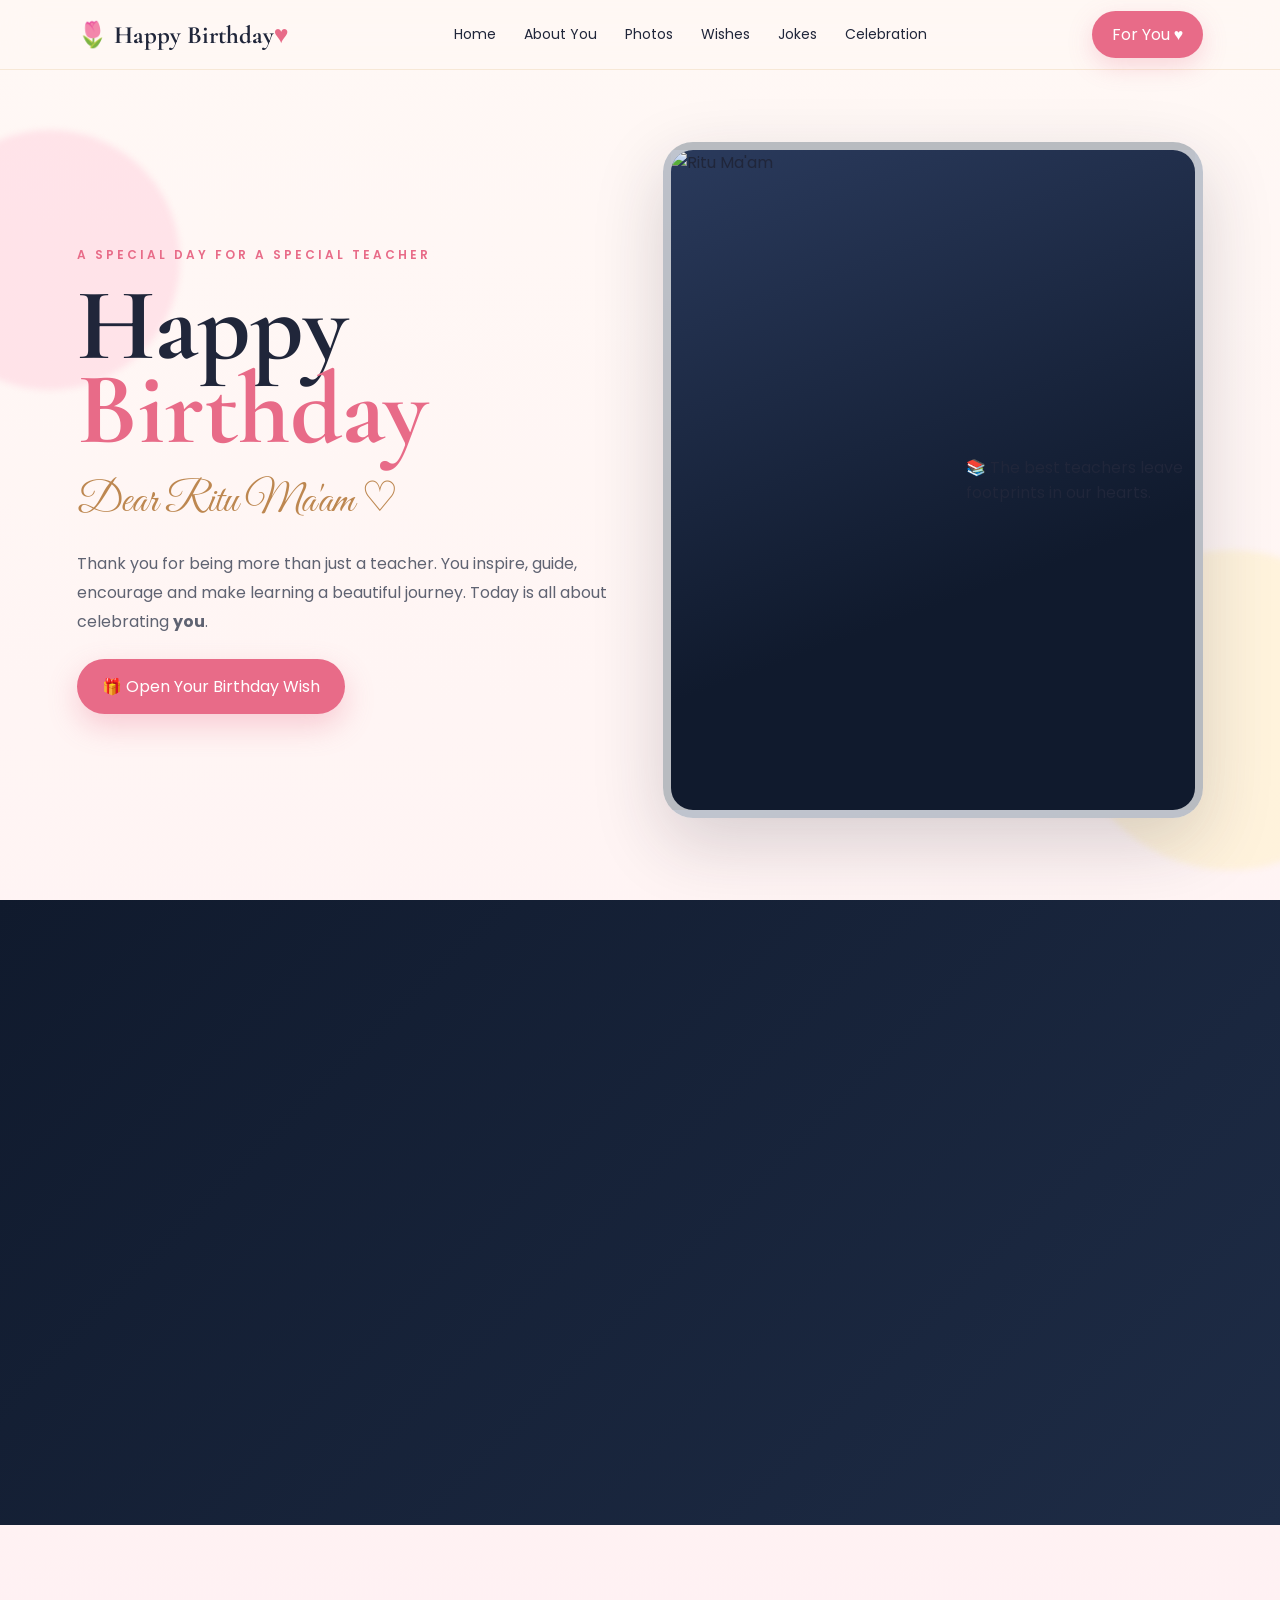
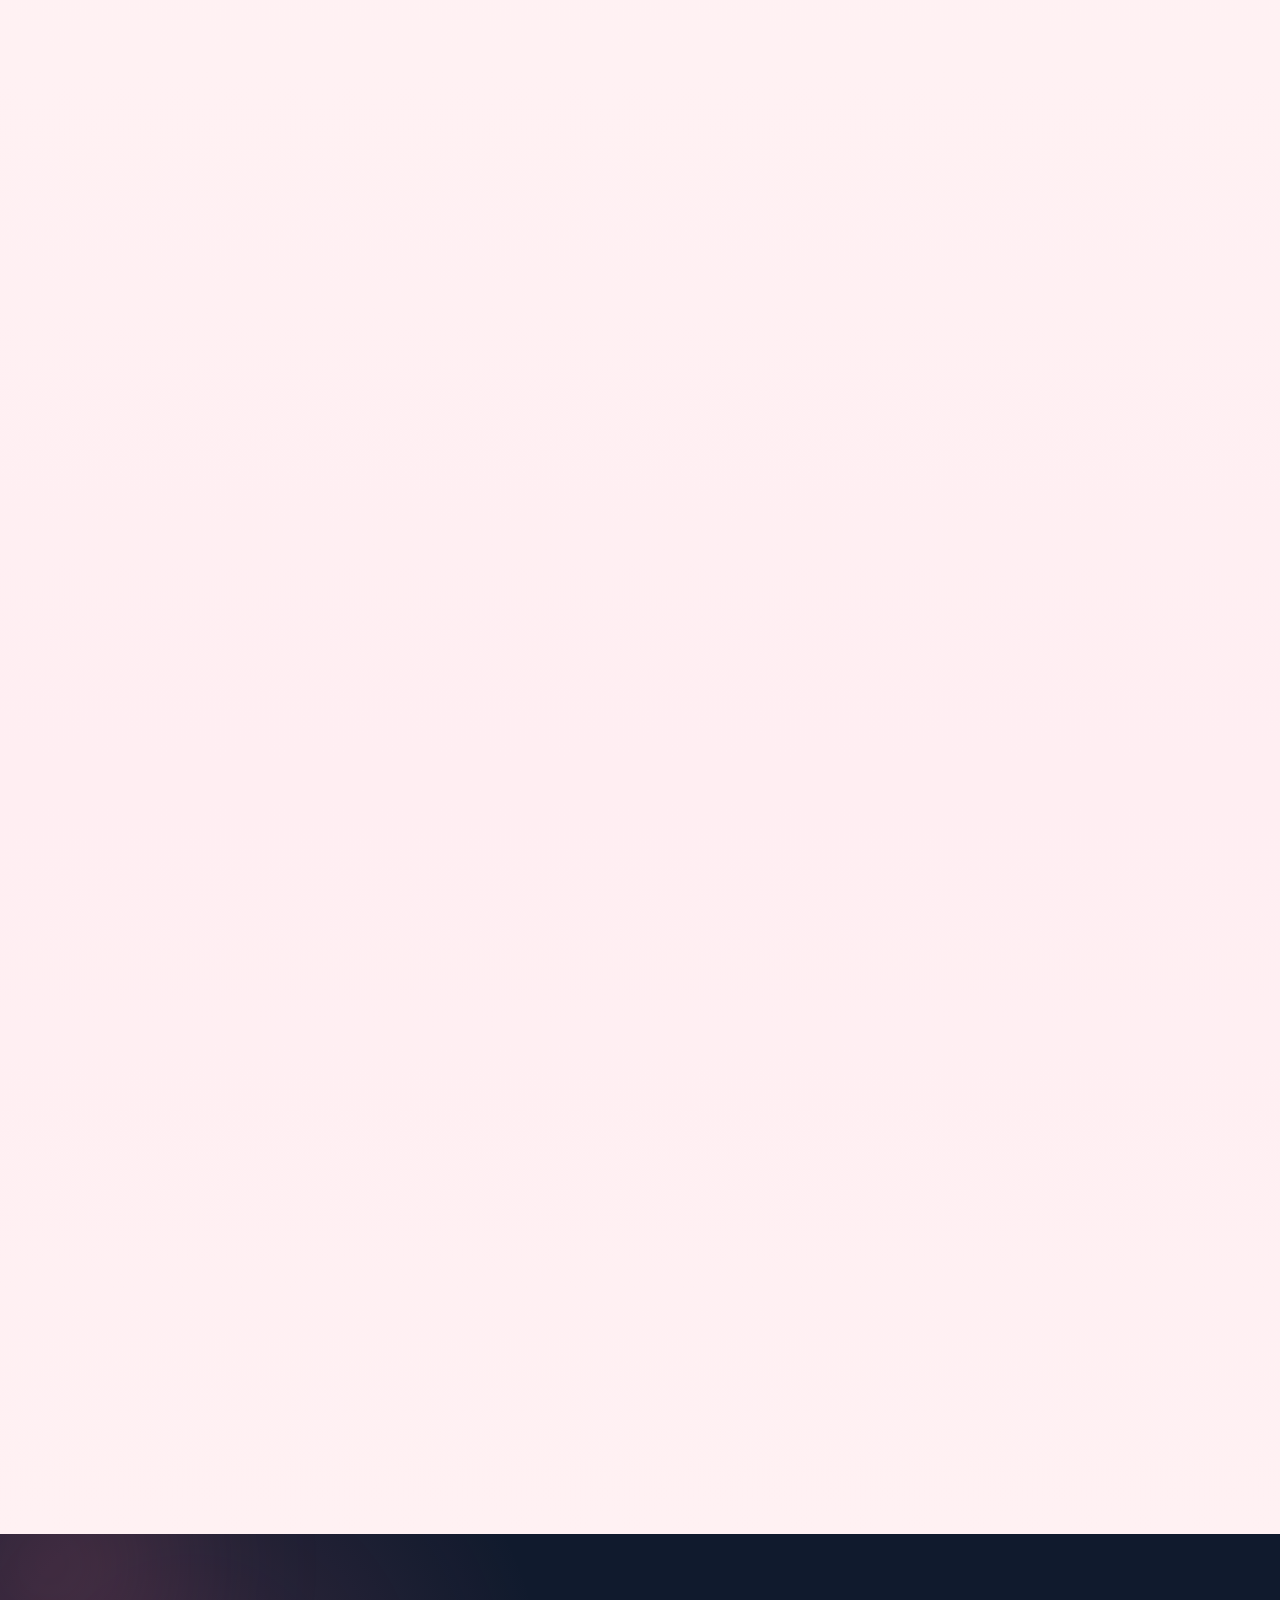
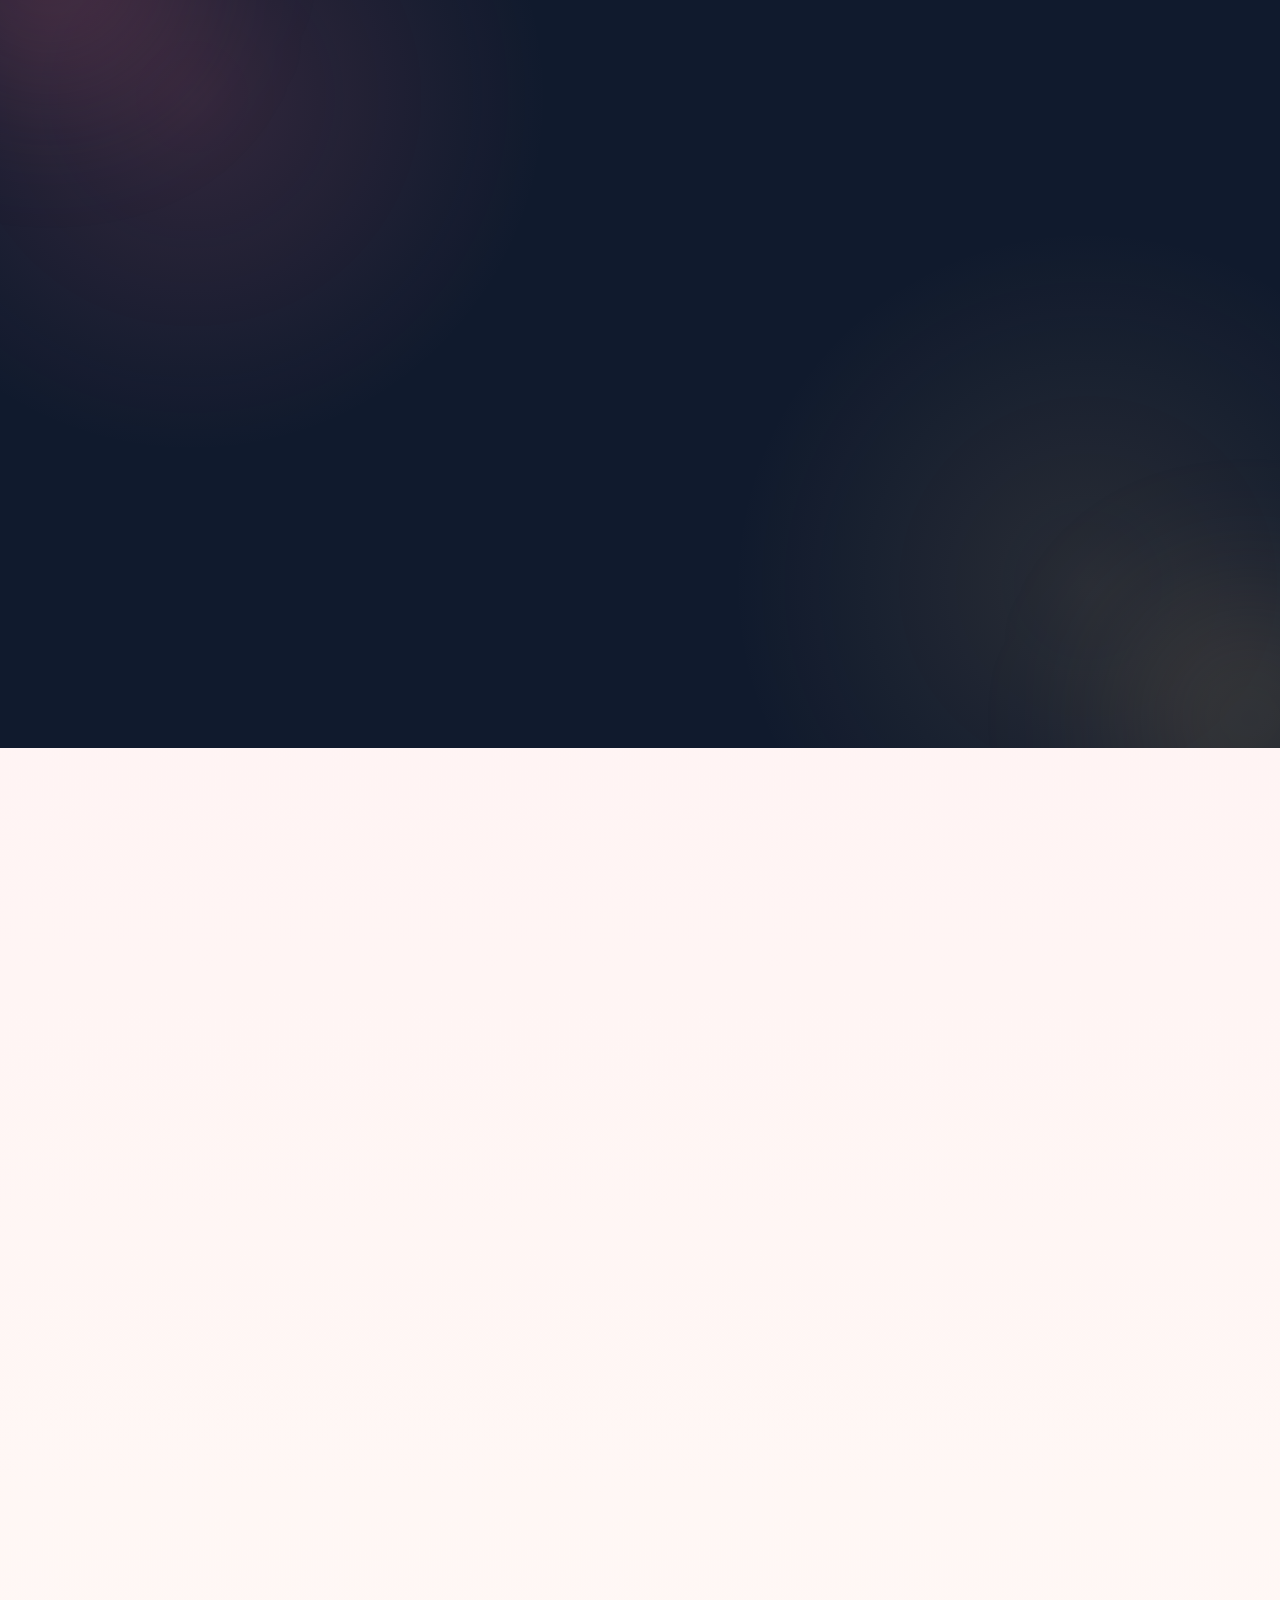
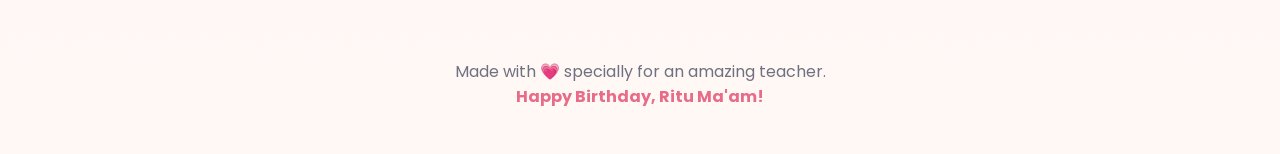
==== commit 826f2a39: "Update index.html" ====
--- a/index.html/index.html
+++ b/index.html/index.html
@@ -789,21 +789,83 @@
   </div>
 </section>
 
-<section class="section dark" id="jokes">
-  <div class="section-title reveal">
-    <div class="small">Because birthdays need giggles too</div>
-    <h2>A joke for you, Ma'am 😄</h2>
-    <p>Purely for entertainment — please don't deduct marks for these.</p>
-  </div>
-  <div class="joke-box reveal">
-    <div class="tag">Joke <span id="jokeNum">1</span> / <span id="jokeTotal"></span></div>
-    <p id="jokeText"></p>
-    <div class="joke-nav">
-      <button class="joke-btn" onclick="prevJoke()">← Previous</button>
-      <button class="joke-btn" onclick="nextJoke()">Next Joke →</button>
+ <section class="section dark" id="jokes">
+
+    <div class="section-title reveal">
+
+      <div class="small">
+        Because birthdays need giggles too 😄
+      </div>
+
+      <h2>
+        A Joke For You, Ma'am 💗
+      </h2>
+
+      <p>
+        Thodi English, thodi Hindi — aur bahut saari masti! 😂
+      </p>
+
     </div>
-  </div>
-</section>
+
+
+    <div class="joke-box reveal">
+
+      <!-- Joke Counter -->
+
+      <div class="tag">
+        Joke
+        <span id="jokeNum">1</span>
+        /
+        <span id="jokeTotal">12</span>
+      </div>
+
+
+      <!-- Joke Icon -->
+
+      <div class="joke-icon">
+        😂
+      </div>
+
+
+      <!-- Joke Text -->
+
+      <p id="jokeText">
+        Ma'am, aap itni achhi teacher hain ki Google bhi bole —
+        "Mujhe bhi inse padhna hai!" 😂
+      </p>
+
+
+      <!-- Buttons -->
+
+      <div class="joke-nav">
+
+        <button
+          class="joke-btn"
+          id="previousBtn"
+          type="button">
+          ← Previous
+        </button>
+
+        <button
+          class="joke-btn"
+          id="nextBtn"
+          type="button">
+          Next Joke →
+        </button>
+
+      </div>
+
+
+      <!-- Hint -->
+
+      <div class="joke-hint">
+        💡 Next button dabao aur ek naya joke dekho!
+      </div>
+
+    </div>
+
+  </section>
+
 
 <section class="section" id="memories">
   <div class="section-title reveal">
@@ -942,34 +1004,174 @@
   "Behind every successful student is a teacher who secretly checked WhatsApp for 'assignment kal kar dunga' excuses — and still smiled.",
   "Ma'am, you're proof that 'strict but sweet' is a real combo, like chai with extra sugar."
 ];
+/* =====================================
+   BIRTHDAY JOKES
+===================================== */
+
 const jokes = [
-  "Why did the teacher bring a ladder to school? Because the students were reaching new heights! 😄",
-
-  "Ma'am, aap itni great teacher hain ki Google bhi aapse 'How to teach?' search karta hoga! 😂",
-
-  "Why was the school calendar happy today? Because it was your birthday! 🎂",
-
-  "Ma'am, homework se students darte hain, lekin aapki smile dekh kar homework bhi easy lagta hai! 😄",
-
-  "What is a teacher's favorite birthday gift? A day without checking homework! 😂🎁",
-
-  "Ma'am, aap attendance leti hain, marks deti hain, aur birthday par cake bhi deserve karti hain! 🎂❤️",
-
-  "Why did the student bring a cake to class? Because today the lesson is 'How to celebrate!' 😋",
-
-  "Ma'am, agar kindness ek subject hota, to aap usmein full marks leti! 💯💗",
-
-  "Teacher: Why are you late? Student: Ma'am, I was following my dreams. Teacher: Then why are you in my classroom? 😂",
-
-  "Ma'am, aapki class mein ek cheez kabhi late nahi hoti — aapki smile! 😊",
-
-  "Birthday rule for today: No homework, no tests, only cake! 🎂😎",
-
-  "Ritu Ma'am, you are not getting older. You are just becoming more legendary! ✨🎉"
+  "Ma'am, aap itni achhi teacher hain ki Google bhi bole — 'Mujhe bhi inse padhna hai!' 😂",
+
+  "Ma'am, aaj homework nahi hai. Aaj sirf cake-work hai! 🎂😄",
+
+  "Teacher ki smile attendance se bhi powerful hoti hai — ek smile aur poori class present! 😂",
+
+  "Ma'am, aapki class mein difficult chapter bhi easy lagta hai. Aap teacher kam, magic teacher zyada hain! ✨",
+
+  "Aaj ka birthday rule: No homework, no test — only cake and celebration! 🎂🎉",
+
+  "Ma'am, agar kindness ek subject hota, toh aap usmein 100/100 laati! 💯❤️",
+
+  "Student: Ma'am, homework kab karna hai? Ma'am: Kal. Student: Birthday ke baad wala kal? 😂",
+
+  "Ma'am, aap marks bhi deti hain aur motivation bhi. Isliye aap truly full package hain! 😄",
+
+  "Why did the student bring a cake to class? Kyunki aaj lesson hai — How to celebrate! 🎂😂",
+
+  "Ma'am, aapki smile dekhkar Monday bhi Sunday jaisa feel hota hai! 😊",
+
+  "Birthday par ek hi important question hai — Cake ka first piece kisko milega? 😋🎂",
+
+  "Ritu Ma'am, age sirf number hai. But your teaching is always legendary! ✨🎉"
 ];
-function nextJoke(){ jokeIndex=(jokeIndex+1)%jokes.length; showJoke(); }
-function prevJoke(){ jokeIndex=(jokeIndex-1+jokes.length)%jokes.length; showJoke(); }
-jokeText.style.transition='opacity .18s';
+
+
+/* =====================================
+   VARIABLES
+===================================== */
+
+let currentJoke = 0;
+
+const jokeText = document.getElementById("jokeText");
+const jokeNum = document.getElementById("jokeNum");
+const jokeTotal = document.getElementById("jokeTotal");
+
+const previousBtn = document.getElementById("previousBtn");
+const nextBtn = document.getElementById("nextBtn");
+
+
+/* =====================================
+   TOTAL JOKES
+===================================== */
+
+jokeTotal.textContent = jokes.length;
+
+
+/* =====================================
+   SHOW JOKE
+===================================== */
+
+function showJoke() {
+
+  jokeText.classList.remove("joke-change");
+
+  void jokeText.offsetWidth;
+
+  jokeText.classList.add("joke-change");
+
+  jokeText.textContent = jokes[currentJoke];
+
+  jokeNum.textContent = currentJoke + 1;
+}
+
+
+/* =====================================
+   NEXT JOKE
+===================================== */
+
+function nextJoke() {
+
+  currentJoke++;
+
+  if (currentJoke >= jokes.length) {
+    currentJoke = 0;
+  }
+
+  showJoke();
+}
+
+
+/* =====================================
+   PREVIOUS JOKE
+===================================== */
+
+function prevJoke() {
+
+  currentJoke--;
+
+  if (currentJoke < 0) {
+    currentJoke = jokes.length - 1;
+  }
+
+  showJoke();
+}
+
+
+/* =====================================
+   BUTTON CLICK
+===================================== */
+
+nextBtn.addEventListener("click", nextJoke);
+
+previousBtn.addEventListener("click", prevJoke);
+
+
+/* =====================================
+   KEYBOARD
+===================================== */
+
+document.addEventListener("keydown", function(event) {
+
+  if (event.key === "ArrowRight") {
+    nextJoke();
+  }
+
+  if (event.key === "ArrowLeft") {
+    prevJoke();
+  }
+
+});
+
+
+/* =====================================
+   REVEAL ANIMATION
+===================================== */
+
+const revealElements =
+  document.querySelectorAll(".reveal");
+
+const observer =
+  new IntersectionObserver(
+    function(entries) {
+
+      entries.forEach(function(entry) {
+
+        if (entry.isIntersecting) {
+
+          entry.target.classList.add("is-visible");
+
+          observer.unobserve(entry.target);
+        }
+
+      });
+
+    },
+    {
+      threshold: 0.15
+    }
+  );
+
+
+revealElements.forEach(function(element) {
+
+  observer.observe(element);
+
+});
+
+
+/* =====================================
+   START
+===================================== */
+
 showJoke();
 
 /* ---------------- memory book (flip cards) ---------------- */
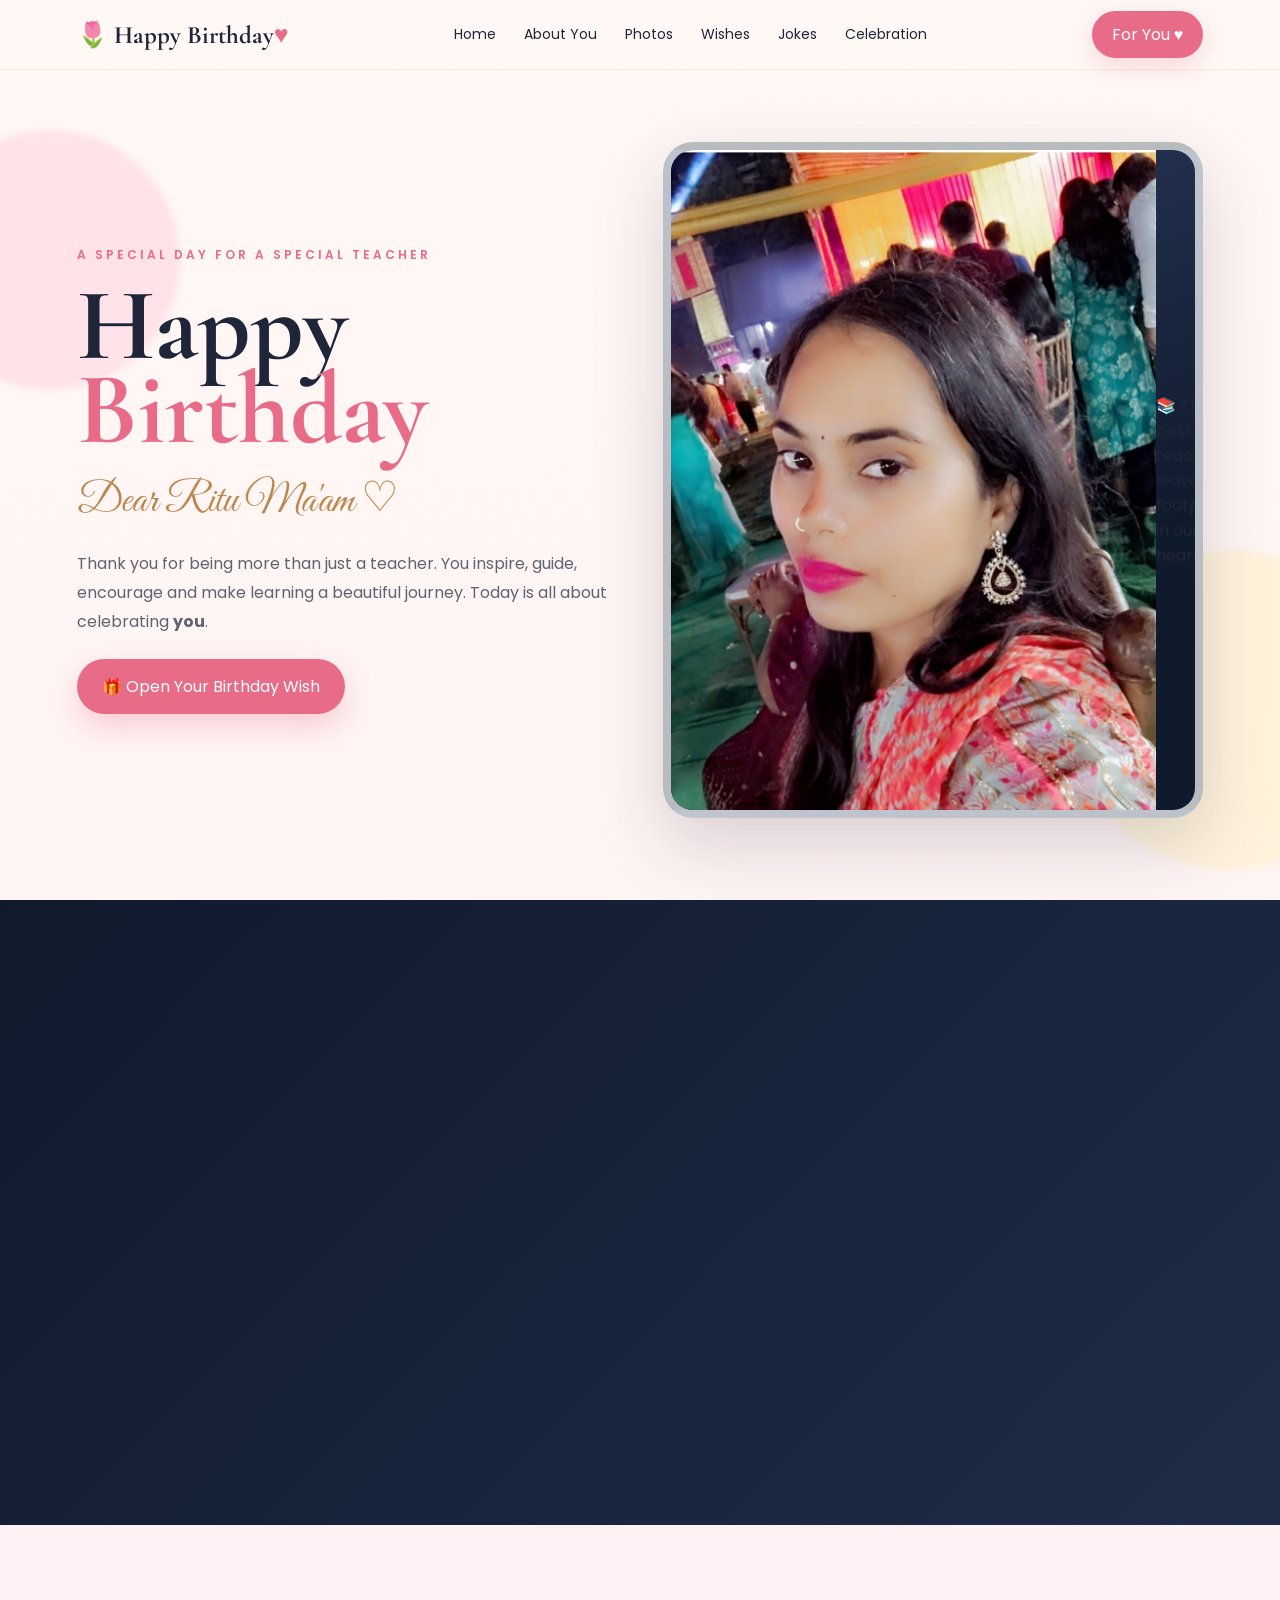
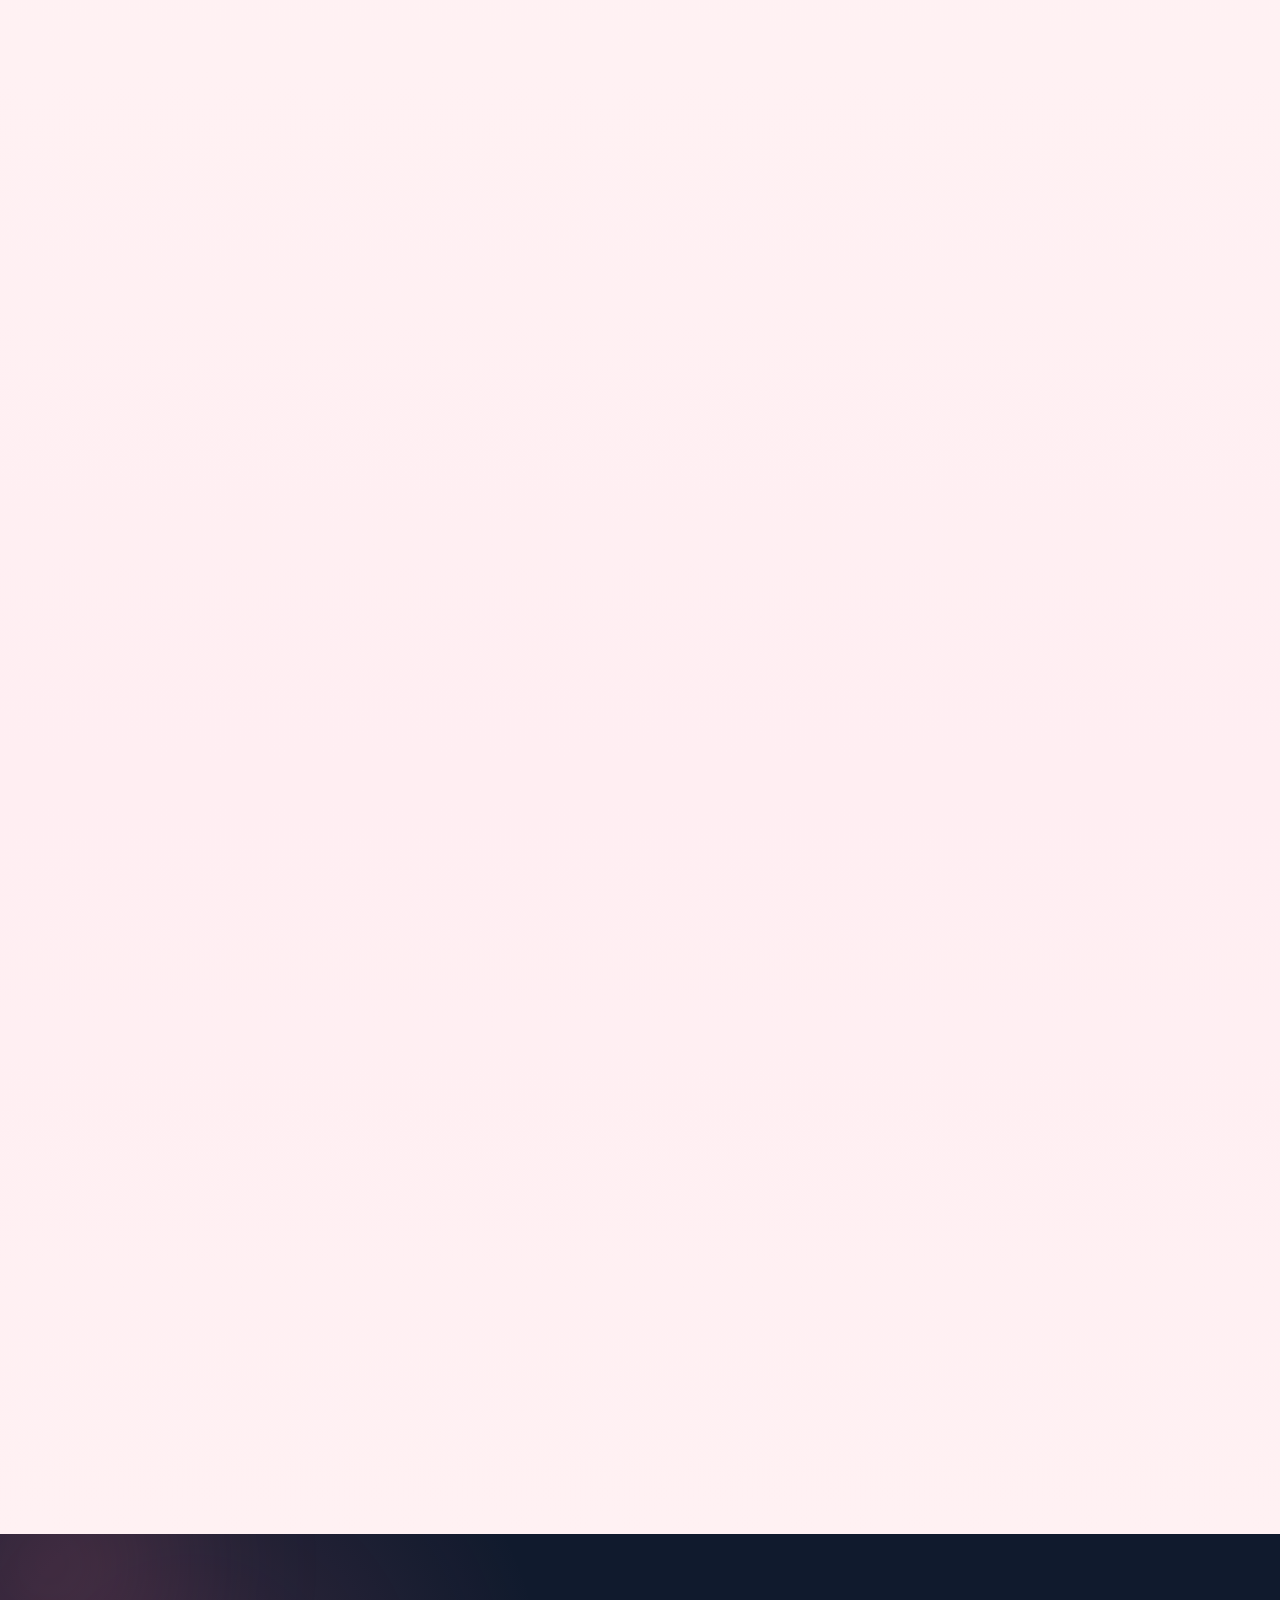
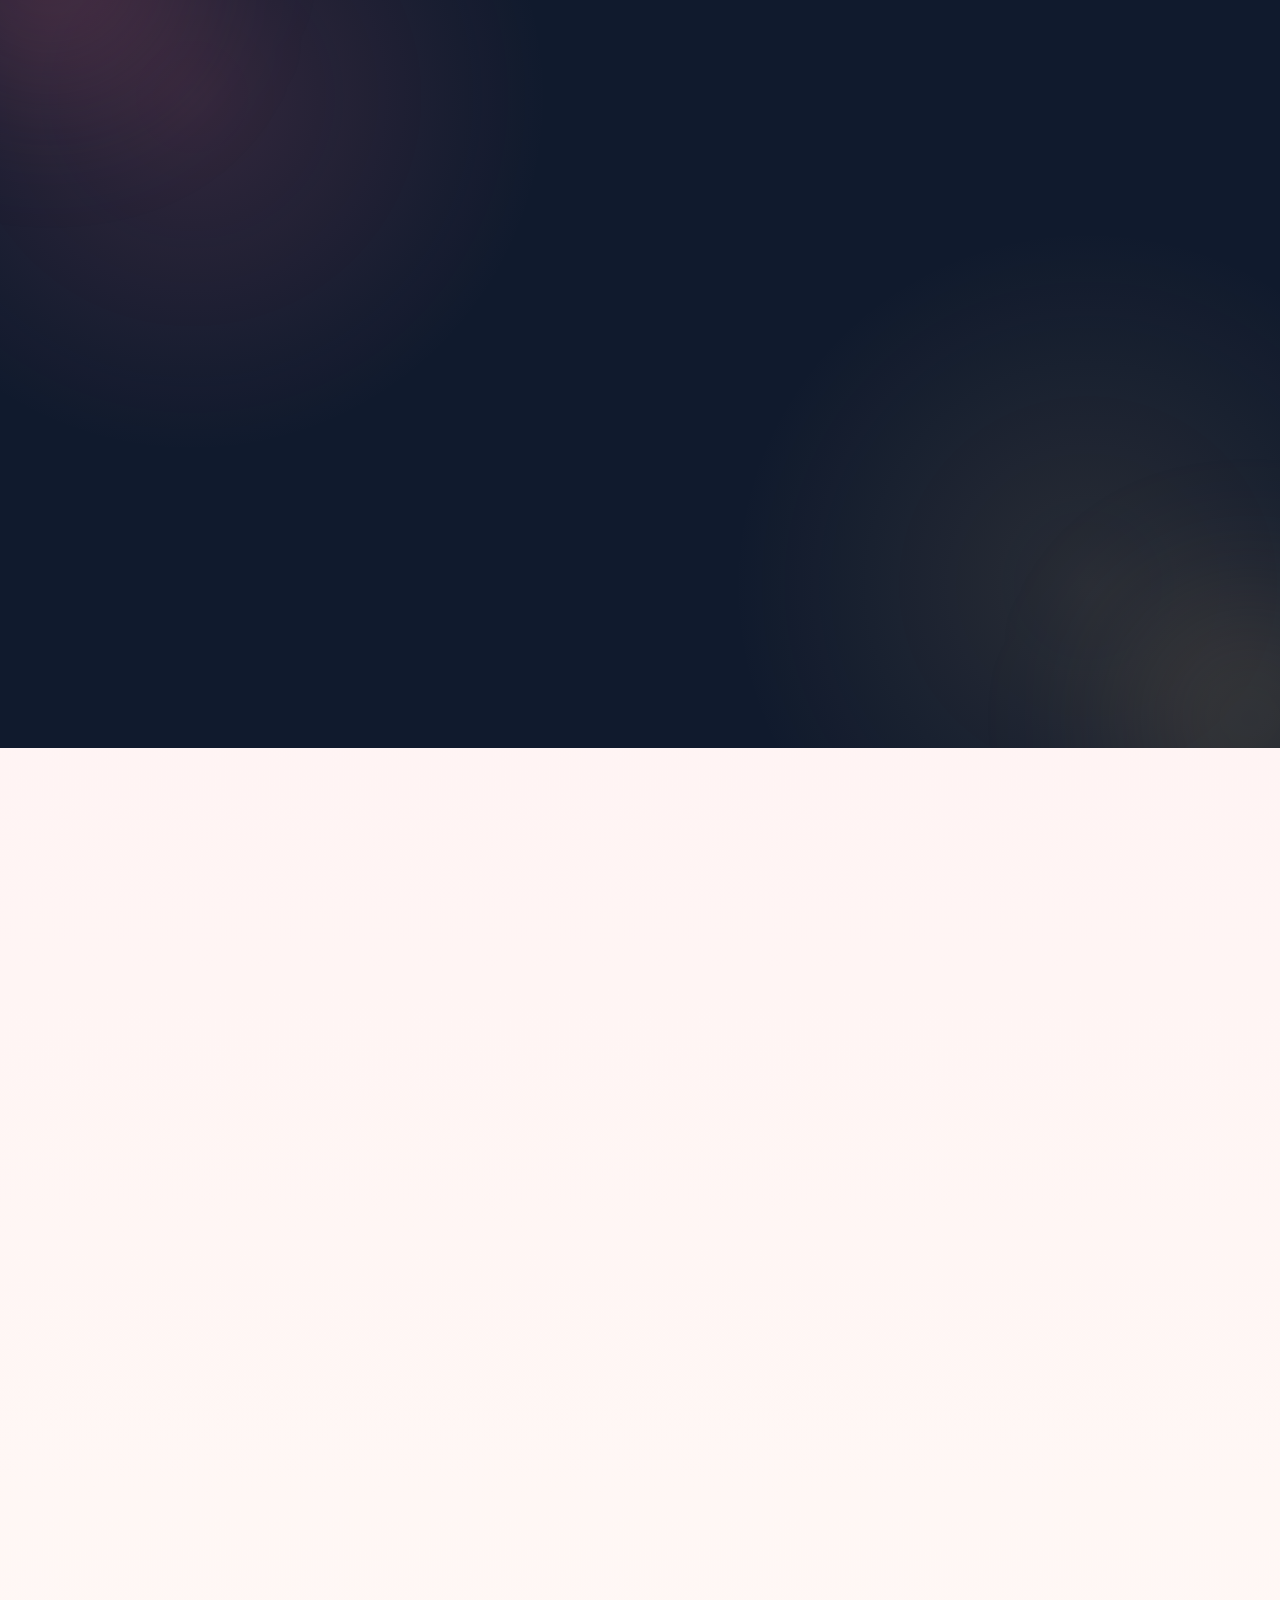
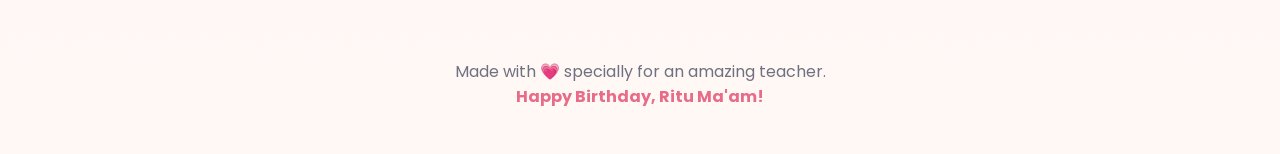
==== commit 778b0f0f: "Update index.html" ====
--- a/index.html/index.html
+++ b/index.html/index.html
@@ -779,11 +779,11 @@
   </div>
   <div class="gallery">
     <figure class="reveal">
-      <img src="images/images/ritu-1.jpeg" alt="Ritu Ma'am smiling">
+      <img src="images/index.html/images/ritu-1.jpeg" alt="Ritu Ma'am smiling">
       <figcaption>Always graceful ✨</figcaption>
     </figure>
     <figure class="reveal">
-      <img src="images/images/ritu-2.jpeg" alt="Ritu Ma'am at a celebration">
+      <img src="index.html/images/ritu-1.jpeg" alt="Ritu Ma'am at a celebration">
       <figcaption>Celebration mode 🎉</figcaption>
     </figure>
   </div>
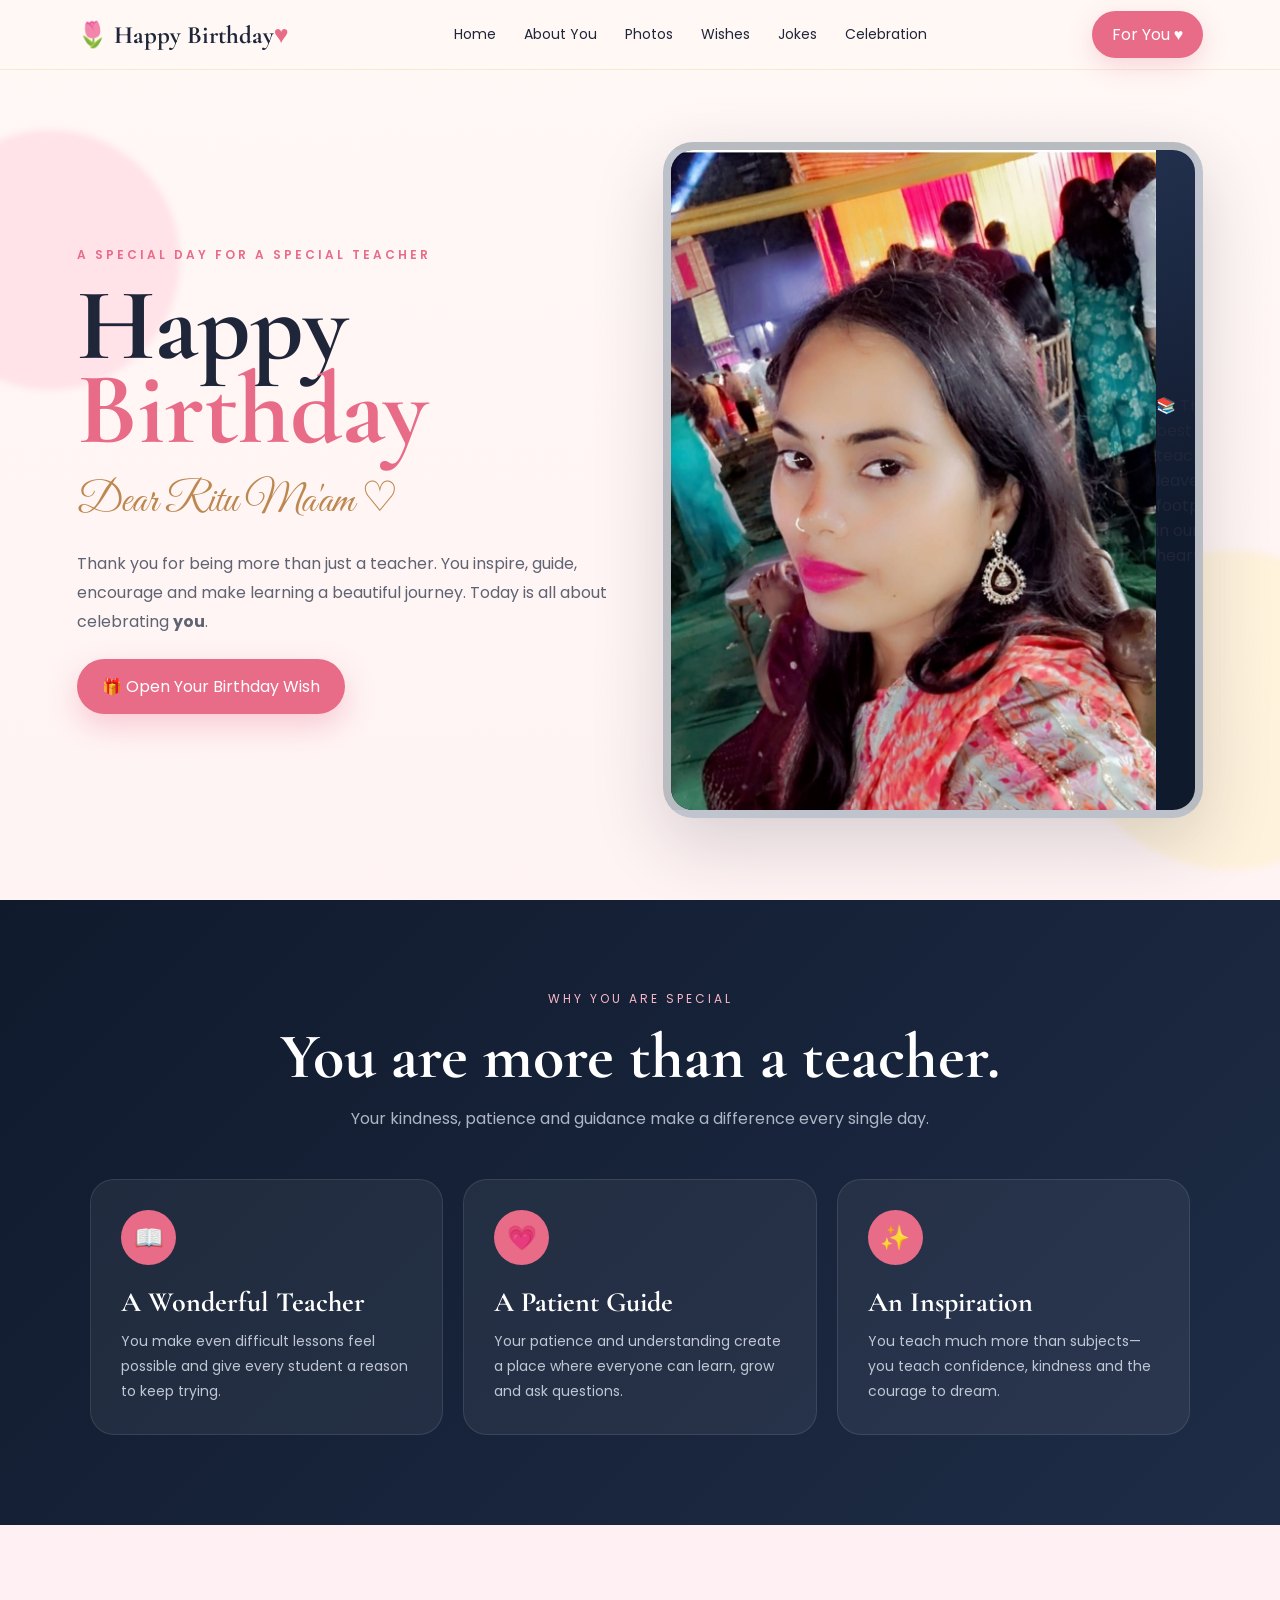
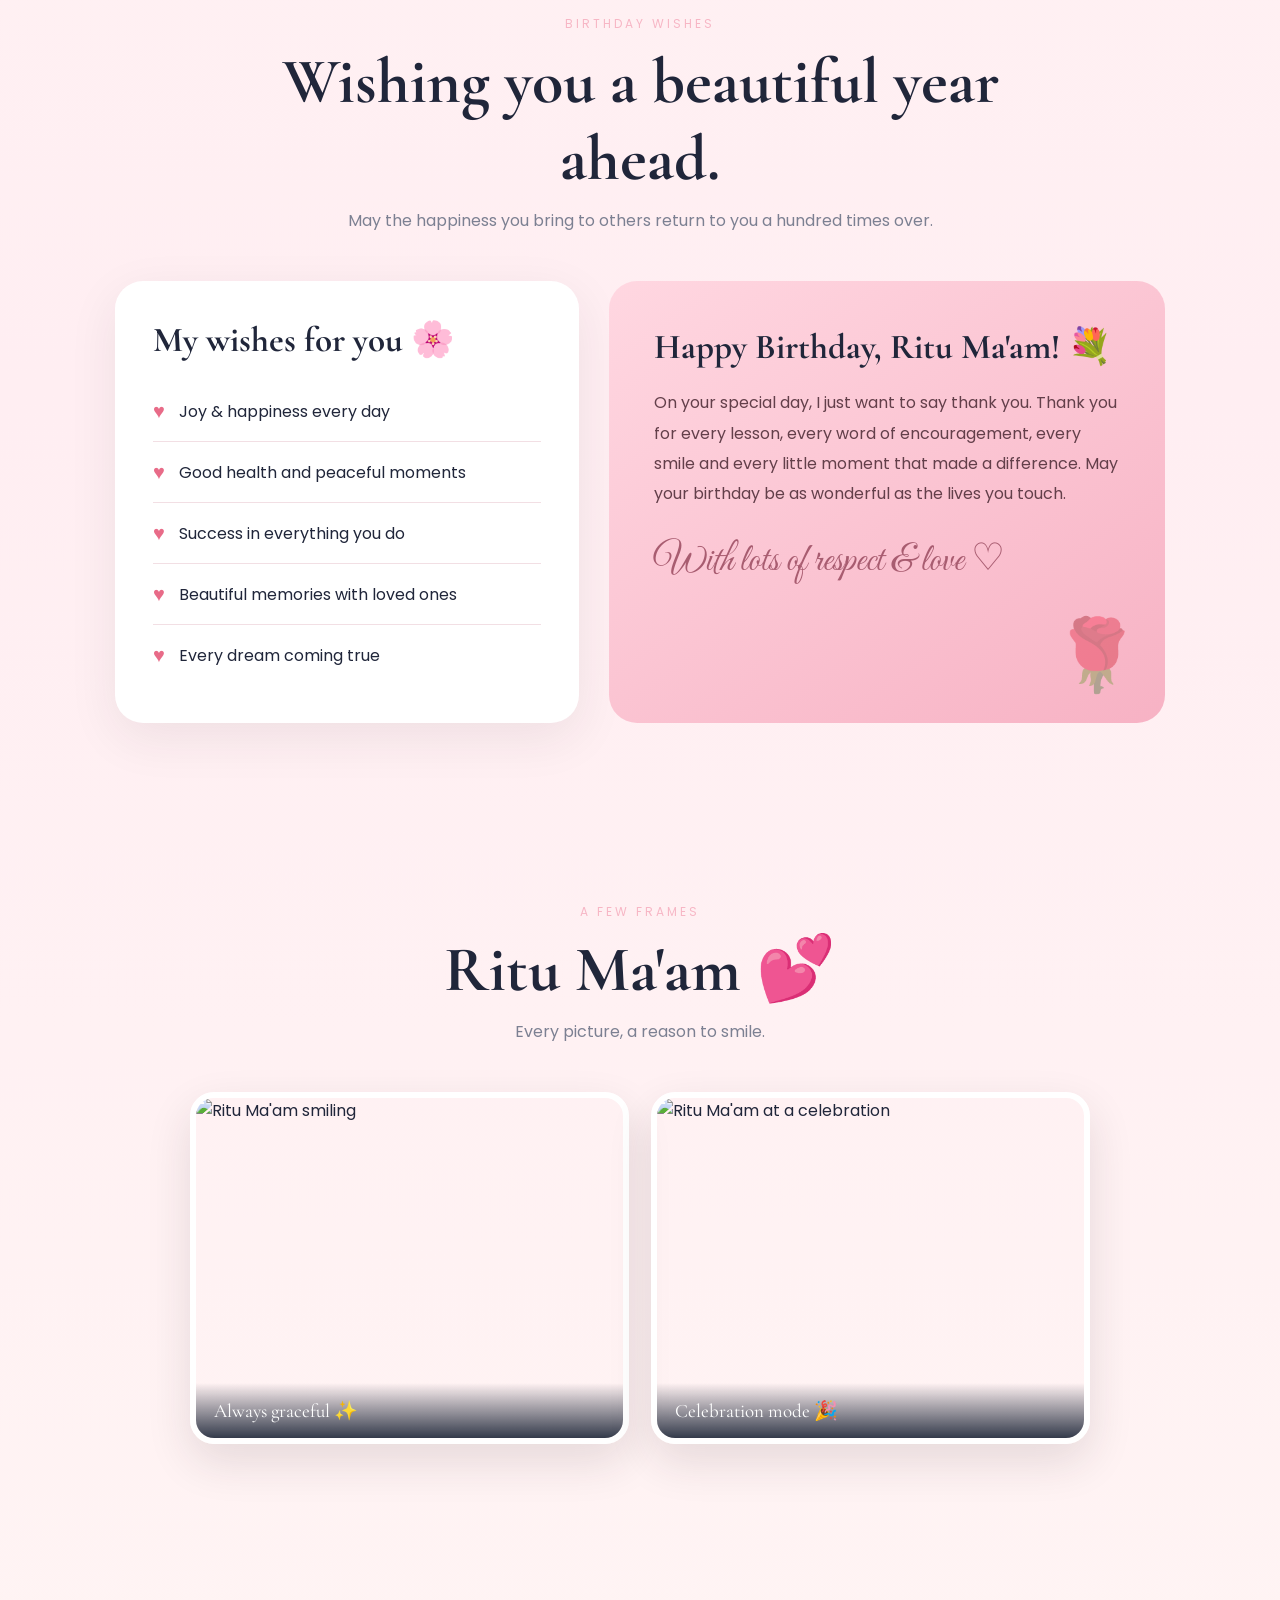
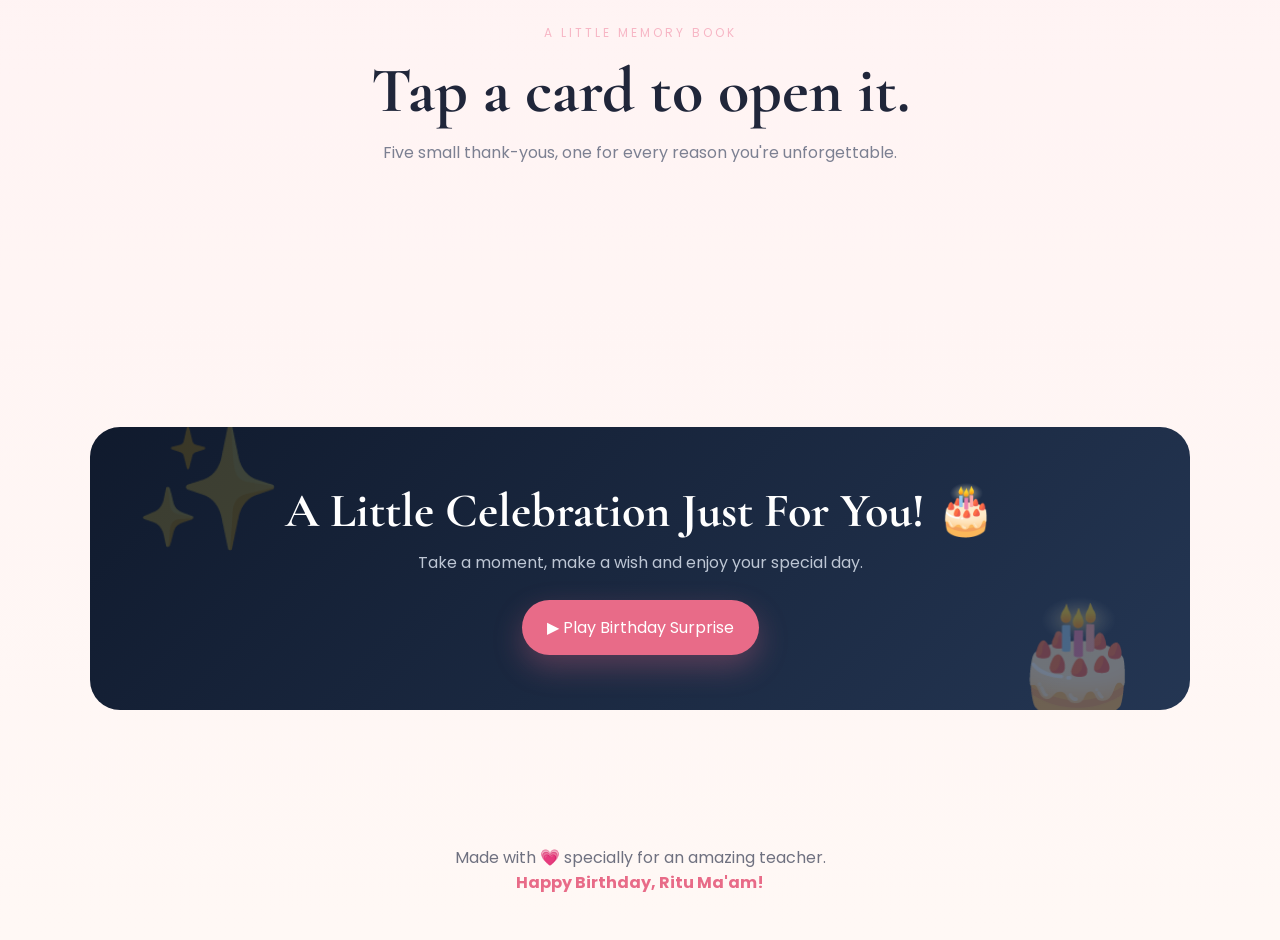
==== commit ed73ba2e: "Update index.html" ====
--- a/index.html/index.html
+++ b/index.html/index.html
@@ -120,394 +120,6 @@
 }
 @media(max-width:700px){.gallery{grid-template-columns:1fr}}
 
-/* ================================
-   ADVANCED JOKE SECTION
-================================ */
-
-#jokes {
-  position: relative;
-  overflow: hidden;
-  padding: 110px 20px;
-  background:
-    radial-gradient(circle at 15% 20%, rgba(232, 107, 136, .16), transparent 28%),
-    radial-gradient(circle at 85% 80%, rgba(217, 174, 107, .12), transparent 28%),
-    var(--navy, #101a2d);
-  color: #fff;
-}
-
-/* Decorative glow */
-#jokes::before,
-#jokes::after {
-  position: absolute;
-  content: "";
-  width: 260px;
-  height: 260px;
-  border-radius: 50%;
-  filter: blur(70px);
-  pointer-events: none;
-}
-
-#jokes::before {
-  top: -100px;
-  left: -80px;
-  background: rgba(232, 107, 136, .18);
-}
-
-#jokes::after {
-  right: -100px;
-  bottom: -100px;
-  background: rgba(217, 174, 107, .14);
-}
-
-/* ---------- Section title ---------- */
-
-#jokes .section-title {
-  position: relative;
-  z-index: 2;
-  max-width: 750px;
-  margin: 0 auto 50px;
-  text-align: center;
-}
-
-#jokes .section-title .small {
-  display: inline-flex;
-  align-items: center;
-  gap: 10px;
-  margin-bottom: 16px;
-  color: #f3a2b5;
-  font-size: 12px;
-  font-weight: 800;
-  letter-spacing: 3px;
-  text-transform: uppercase;
-}
-
-#jokes .section-title .small::before,
-#jokes .section-title .small::after {
-  width: 28px;
-  height: 2px;
-  content: "";
-  background: currentColor;
-  border-radius: 20px;
-}
-
-#jokes .section-title h2 {
-  margin: 0;
-  color: #fff;
-  font-family: Georgia, "Times New Roman", serif;
-  font-size: clamp(36px, 5vw, 62px);
-  line-height: 1.05;
-  letter-spacing: -1px;
-}
-
-#jokes .section-title p {
-  max-width: 600px;
-  margin: 16px auto 0;
-  color: rgba(255,255,255,.68);
-  font-size: 15px;
-}
-
-/* ---------- Joke box ---------- */
-
-#jokes .joke-box {
-  position: relative;
-  z-index: 2;
-  width: min(720px, 100%);
-  margin: auto;
-  padding: 45px;
-  overflow: hidden;
-  text-align: center;
-
-  background:
-    linear-gradient(
-      145deg,
-      rgba(255,255,255,.98),
-      rgba(255,244,247,.96)
-    );
-
-  border: 1px solid rgba(255,255,255,.8);
-  border-radius: 30px;
-
-  box-shadow:
-    0 30px 80px rgba(0,0,0,.25),
-    0 0 0 1px rgba(255,255,255,.08);
-
-  transition:
-    transform .35s ease,
-    box-shadow .35s ease;
-}
-
-#jokes .joke-box:hover {
-  transform: translateY(-8px);
-  box-shadow:
-    0 40px 100px rgba(0,0,0,.3),
-    0 0 45px rgba(232,107,136,.12);
-}
-
-/* Decorative corner */
-
-#jokes .joke-box::before {
-  position: absolute;
-  top: -55px;
-  right: -55px;
-  width: 140px;
-  height: 140px;
-  content: "😄";
-  display: grid;
-  place-items: center;
-  background: rgba(232,107,136,.08);
-  border-radius: 50%;
-  font-size: 42px;
-  transform: rotate(10deg);
-}
-
-/* ---------- Joke tag ---------- */
-
-#jokes .joke-box .tag {
-  position: relative;
-  display: inline-flex;
-  align-items: center;
-  gap: 5px;
-  padding: 8px 15px;
-
-  color: var(--pink, #e86b88);
-  background: rgba(232,107,136,.1);
-
-  border: 1px solid rgba(232,107,136,.15);
-  border-radius: 999px;
-
-  font-size: 11px;
-  font-weight: 900;
-  letter-spacing: 2px;
-  text-transform: uppercase;
-}
-
-#jokes .joke-box .tag span {
-  color: #c84363;
-}
-
-/* ---------- Joke text ---------- */
-
-#jokes .joke-box p {
-  position: relative;
-  display: flex;
-  align-items: center;
-  justify-content: center;
-
-  min-height: 120px;
-  margin: 30px 0;
-
-  color: #20202a;
-
-  font-family:
-    "Cormorant Garamond",
-    Georgia,
-    "Times New Roman",
-    serif;
-
-  font-size: clamp(23px, 3vw, 30px);
-  font-weight: 600;
-  line-height: 1.5;
-}
-
-/* Quote marks */
-
-#jokes .joke-box p::before {
-  position: absolute;
-  top: -35px;
-  left: 0;
-
-  content: "“";
-
-  color: rgba(232,107,136,.18);
-
-  font-family: Georgia, serif;
-  font-size: 90px;
-  line-height: 1;
-}
-
-#jokes .joke-box p::after {
-  position: absolute;
-  right: 0;
-  bottom: -55px;
-
-  content: "”";
-
-  color: rgba(232,107,136,.18);
-
-  font-family: Georgia, serif;
-  font-size: 90px;
-  line-height: 1;
-}
-
-/* ---------- Navigation ---------- */
-
-#jokes .joke-nav {
-  position: relative;
-  display: flex;
-  justify-content: center;
-  flex-wrap: wrap;
-  gap: 14px;
-  margin-top: 25px;
-}
-
-/* ---------- Buttons ---------- */
-
-#jokes .joke-btn {
-  position: relative;
-  display: inline-flex;
-  align-items: center;
-  justify-content: center;
-  gap: 7px;
-
-  min-width: 150px;
-  padding: 13px 22px;
-
-  overflow: hidden;
-  cursor: pointer;
-
-  color: #fff;
-  background: var(--navy, #101a2d);
-
-  border: 1px solid rgba(255,255,255,.08);
-  border-radius: 999px;
-
-  font-family: inherit;
-  font-size: 14px;
-  font-weight: 750;
-
-  box-shadow: 0 10px 25px rgba(16,26,45,.18);
-
-  transition:
-    transform .25s ease,
-    background .25s ease,
-    box-shadow .25s ease;
-}
-
-#jokes .joke-btn::before {
-  position: absolute;
-  inset: 0;
-
-  content: "";
-
-  background:
-    linear-gradient(
-      110deg,
-      transparent 25%,
-      rgba(255,255,255,.25),
-      transparent 75%
-    );
-
-  transform: translateX(-130%);
-  transition: transform .55s ease;
-}
-
-#jokes .joke-btn:hover {
-  background: var(--pink, #e86b88);
-  transform: translateY(-4px);
-  box-shadow: 0 15px 35px rgba(232,107,136,.3);
-}
-
-#jokes .joke-btn:hover::before {
-  transform: translateX(130%);
-}
-
-#jokes .joke-btn:active {
-  transform: translateY(-1px) scale(.98);
-}
-
-#jokes .joke-btn:focus-visible {
-  outline: 3px solid rgba(232,107,136,.35);
-  outline-offset: 4px;
-}
-
-/* ---------- Floating message ---------- */
-
-#jokes .floating {
-  position: absolute;
-  left: 18px;
-  right: 18px;
-  bottom: 18px;
-
-  padding: 13px 17px;
-
-  color: #fff;
-  background: rgba(16,26,45,.88);
-
-  border: 1px solid rgba(255,255,255,.1);
-  border-radius: 16px;
-
-  font-size: 12px;
-
-  backdrop-filter: blur(12px);
-  -webkit-backdrop-filter: blur(12px);
-
-  box-shadow: 0 10px 30px rgba(0,0,0,.15);
-}
-
-/* ---------- Reveal animation ---------- */
-
-#jokes .reveal {
-  opacity: 0;
-  transform: translateY(35px);
-  transition:
-    opacity .8s ease,
-    transform .8s ease;
-}
-
-#jokes .reveal.is-visible {
-  opacity: 1;
-  transform: translateY(0);
-}
-
-/* ---------- Mobile ---------- */
-
-@media (max-width: 600px) {
-
-  #jokes {
-    padding: 80px 16px;
-  }
-
-  #jokes .section-title {
-    margin-bottom: 35px;
-  }
-
-  #jokes .section-title h2 {
-    font-size: 36px;
-  }
-
-  #jokes .section-title p {
-    font-size: 14px;
-  }
-
-  #jokes .joke-box {
-    padding: 32px 20px;
-    border-radius: 24px;
-  }
-
-  #jokes .joke-box p {
-    min-height: 170px;
-    margin: 28px 0;
-    font-size: 22px;
-  }
-
-  #jokes .joke-box p::before {
-    left: -5px;
-    font-size: 70px;
-  }
-
-  #jokes .joke-box p::after {
-    right: -5px;
-    font-size: 70px;
-  }
-
-  #jokes .joke-nav {
-    flex-direction: column;
-  }
-
-  #jokes .joke-btn {
-    width: 100%;
-  }
-}
 
 /* ---------- Small phones ---------- */
 
@@ -789,82 +401,7 @@
   </div>
 </section>
 
- <section class="section dark" id="jokes">
-
-    <div class="section-title reveal">
-
-      <div class="small">
-        Because birthdays need giggles too 😄
-      </div>
-
-      <h2>
-        A Joke For You, Ma'am 💗
-      </h2>
-
-      <p>
-        Thodi English, thodi Hindi — aur bahut saari masti! 😂
-      </p>
-
-    </div>
-
-
-    <div class="joke-box reveal">
-
-      <!-- Joke Counter -->
-
-      <div class="tag">
-        Joke
-        <span id="jokeNum">1</span>
-        /
-        <span id="jokeTotal">12</span>
-      </div>
-
-
-      <!-- Joke Icon -->
-
-      <div class="joke-icon">
-        😂
-      </div>
-
-
-      <!-- Joke Text -->
-
-      <p id="jokeText">
-        Ma'am, aap itni achhi teacher hain ki Google bhi bole —
-        "Mujhe bhi inse padhna hai!" 😂
-      </p>
-
-
-      <!-- Buttons -->
-
-      <div class="joke-nav">
-
-        <button
-          class="joke-btn"
-          id="previousBtn"
-          type="button">
-          ← Previous
-        </button>
-
-        <button
-          class="joke-btn"
-          id="nextBtn"
-          type="button">
-          Next Joke →
-        </button>
-
-      </div>
-
-
-      <!-- Hint -->
-
-      <div class="joke-hint">
-        💡 Next button dabao aur ek naya joke dekho!
-      </div>
-
-    </div>
-
-  </section>
+ 
 
 
 <section class="section" id="memories">
@@ -996,69 +533,6 @@
 document.querySelectorAll('.reveal').forEach(el=>io.observe(el));
 
 /* ---------------- jokes ---------------- */
-const jokes=[
-  "Why did the teacher wear sunglasses to school? Because her students were too bright! 😎",
-  "Ma'am, aap toh syllabus se bhi zyada thorough ho — kabhi khatam hi nahi hoti aapki care!",
-  "Teachers don't retire, they just lose their appeal... said no student about Ritu Ma'am, ever.",
-  "Why was the math book sad on its birthday? Too many problems. Unlike you, Ma'am — zero problems, only solutions!",
-  "Behind every successful student is a teacher who secretly checked WhatsApp for 'assignment kal kar dunga' excuses — and still smiled.",
-  "Ma'am, you're proof that 'strict but sweet' is a real combo, like chai with extra sugar."
-];
-/* =====================================
-   BIRTHDAY JOKES
-===================================== */
-
-const jokes = [
-  "Ma'am, aap itni achhi teacher hain ki Google bhi bole — 'Mujhe bhi inse padhna hai!' 😂",
-
-  "Ma'am, aaj homework nahi hai. Aaj sirf cake-work hai! 🎂😄",
-
-  "Teacher ki smile attendance se bhi powerful hoti hai — ek smile aur poori class present! 😂",
-
-  "Ma'am, aapki class mein difficult chapter bhi easy lagta hai. Aap teacher kam, magic teacher zyada hain! ✨",
-
-  "Aaj ka birthday rule: No homework, no test — only cake and celebration! 🎂🎉",
-
-  "Ma'am, agar kindness ek subject hota, toh aap usmein 100/100 laati! 💯❤️",
-
-  "Student: Ma'am, homework kab karna hai? Ma'am: Kal. Student: Birthday ke baad wala kal? 😂",
-
-  "Ma'am, aap marks bhi deti hain aur motivation bhi. Isliye aap truly full package hain! 😄",
-
-  "Why did the student bring a cake to class? Kyunki aaj lesson hai — How to celebrate! 🎂😂",
-
-  "Ma'am, aapki smile dekhkar Monday bhi Sunday jaisa feel hota hai! 😊",
-
-  "Birthday par ek hi important question hai — Cake ka first piece kisko milega? 😋🎂",
-
-  "Ritu Ma'am, age sirf number hai. But your teaching is always legendary! ✨🎉"
-];
-
-
-/* =====================================
-   VARIABLES
-===================================== */
-
-let currentJoke = 0;
-
-const jokeText = document.getElementById("jokeText");
-const jokeNum = document.getElementById("jokeNum");
-const jokeTotal = document.getElementById("jokeTotal");
-
-const previousBtn = document.getElementById("previousBtn");
-const nextBtn = document.getElementById("nextBtn");
-
-
-/* =====================================
-   TOTAL JOKES
-===================================== */
-
-jokeTotal.textContent = jokes.length;
-
-
-/* =====================================
-   SHOW JOKE
-===================================== */
 
 function showJoke() {
 
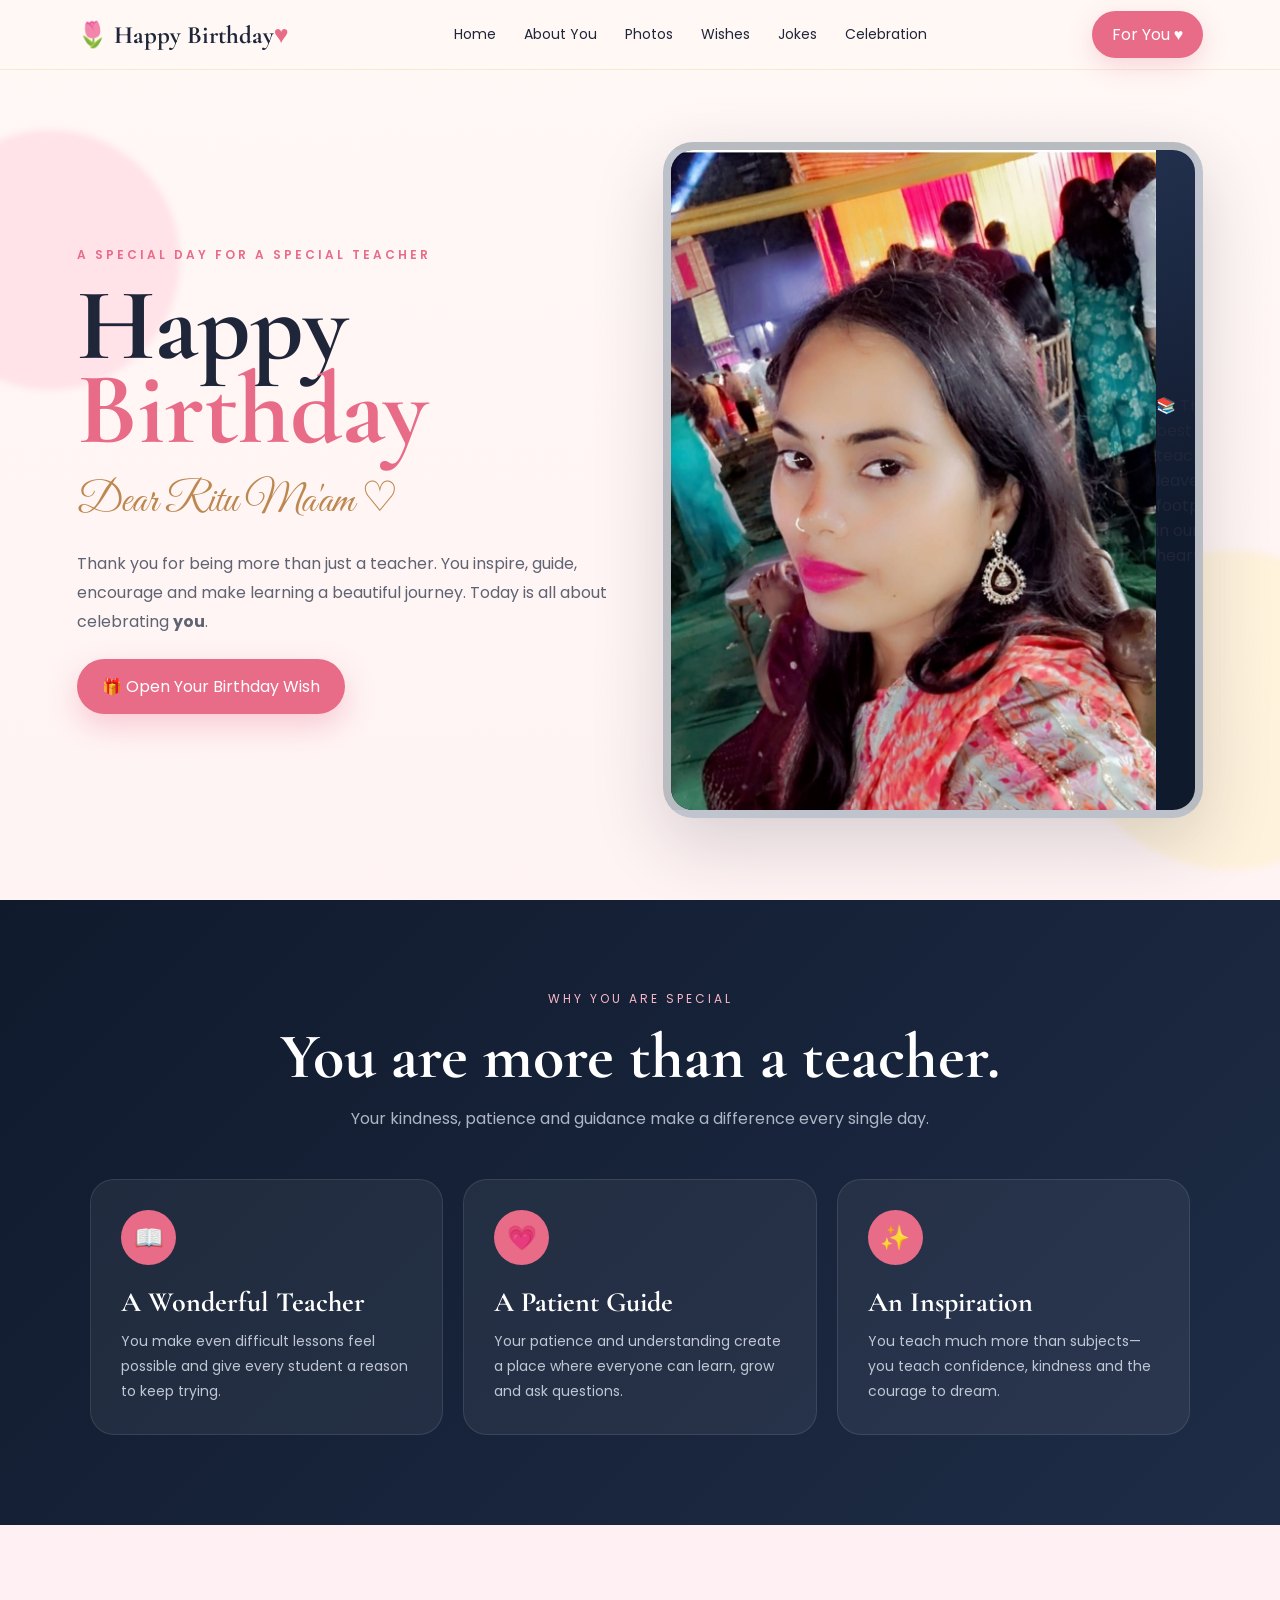
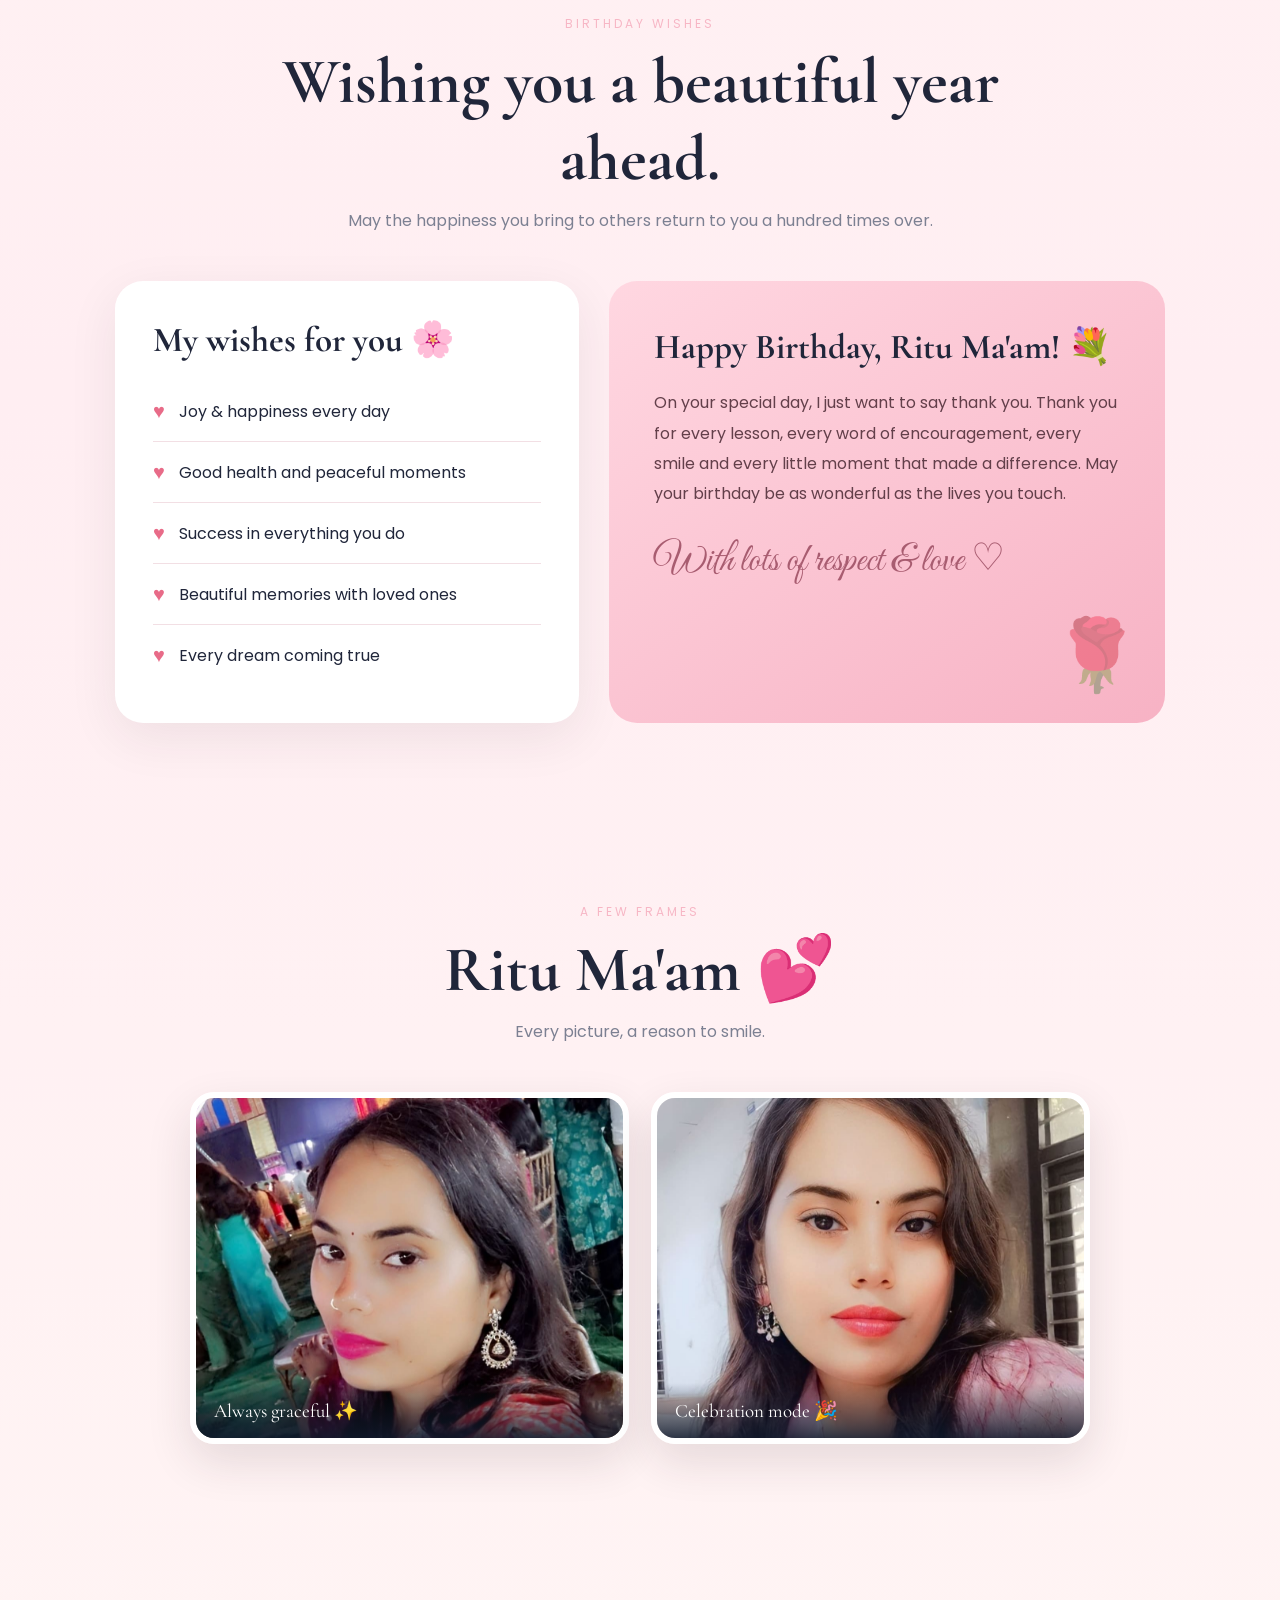
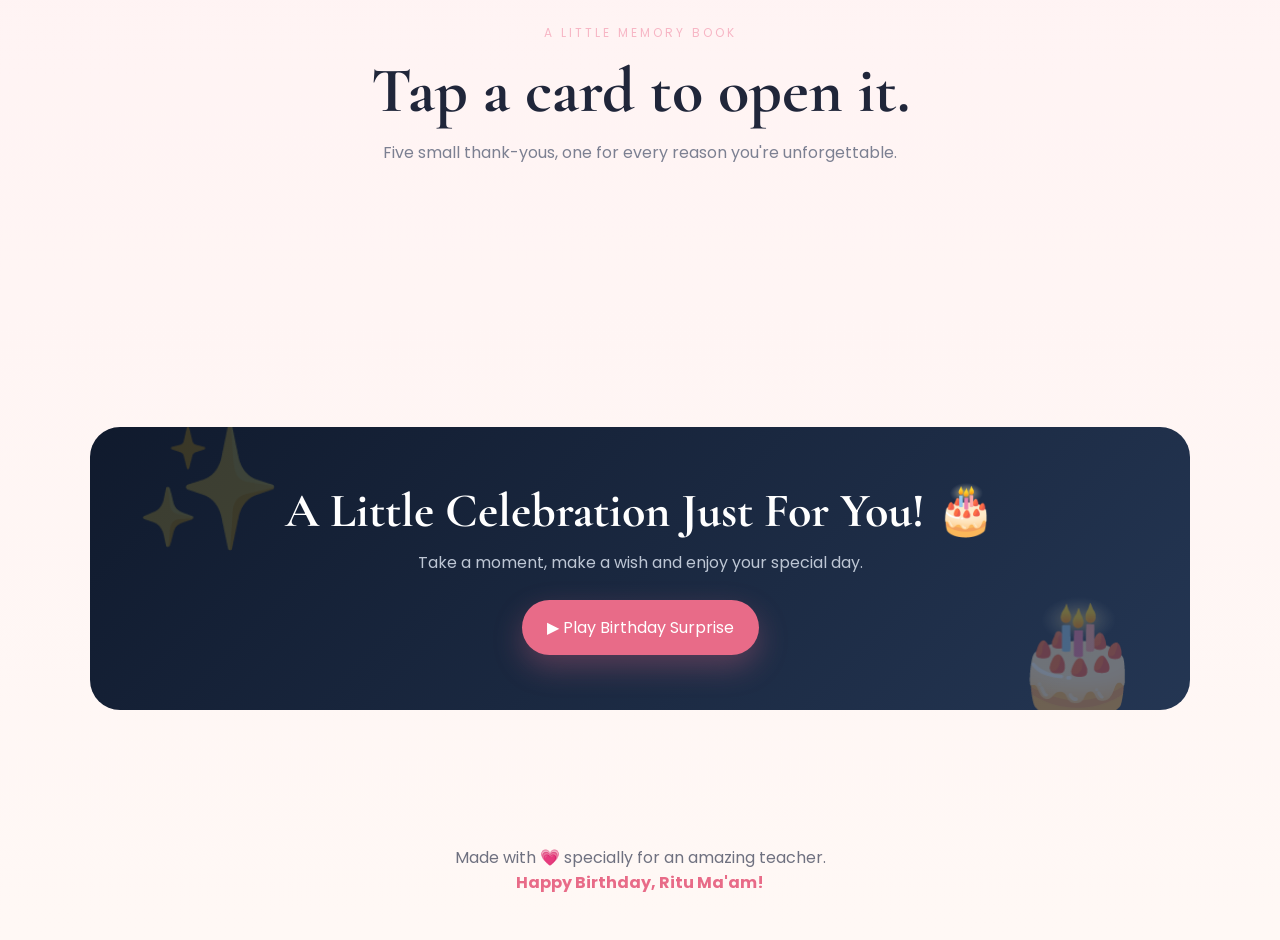
==== commit 1c83a9bc: "Update index.html" ====
--- a/index.html/index.html
+++ b/index.html/index.html
@@ -391,11 +391,11 @@
   </div>
   <div class="gallery">
     <figure class="reveal">
-      <img src="images/index.html/images/ritu-1.jpeg" alt="Ritu Ma'am smiling">
+      <img src="images/ritu-2.jpeg"" alt="Ritu Ma'am smiling">
       <figcaption>Always graceful ✨</figcaption>
     </figure>
     <figure class="reveal">
-      <img src="index.html/images/ritu-1.jpeg" alt="Ritu Ma'am at a celebration">
+      <img src="images/ritu-1.jpeg" alt="Ritu Ma'am at a celebration">
       <figcaption>Celebration mode 🎉</figcaption>
     </figure>
   </div>
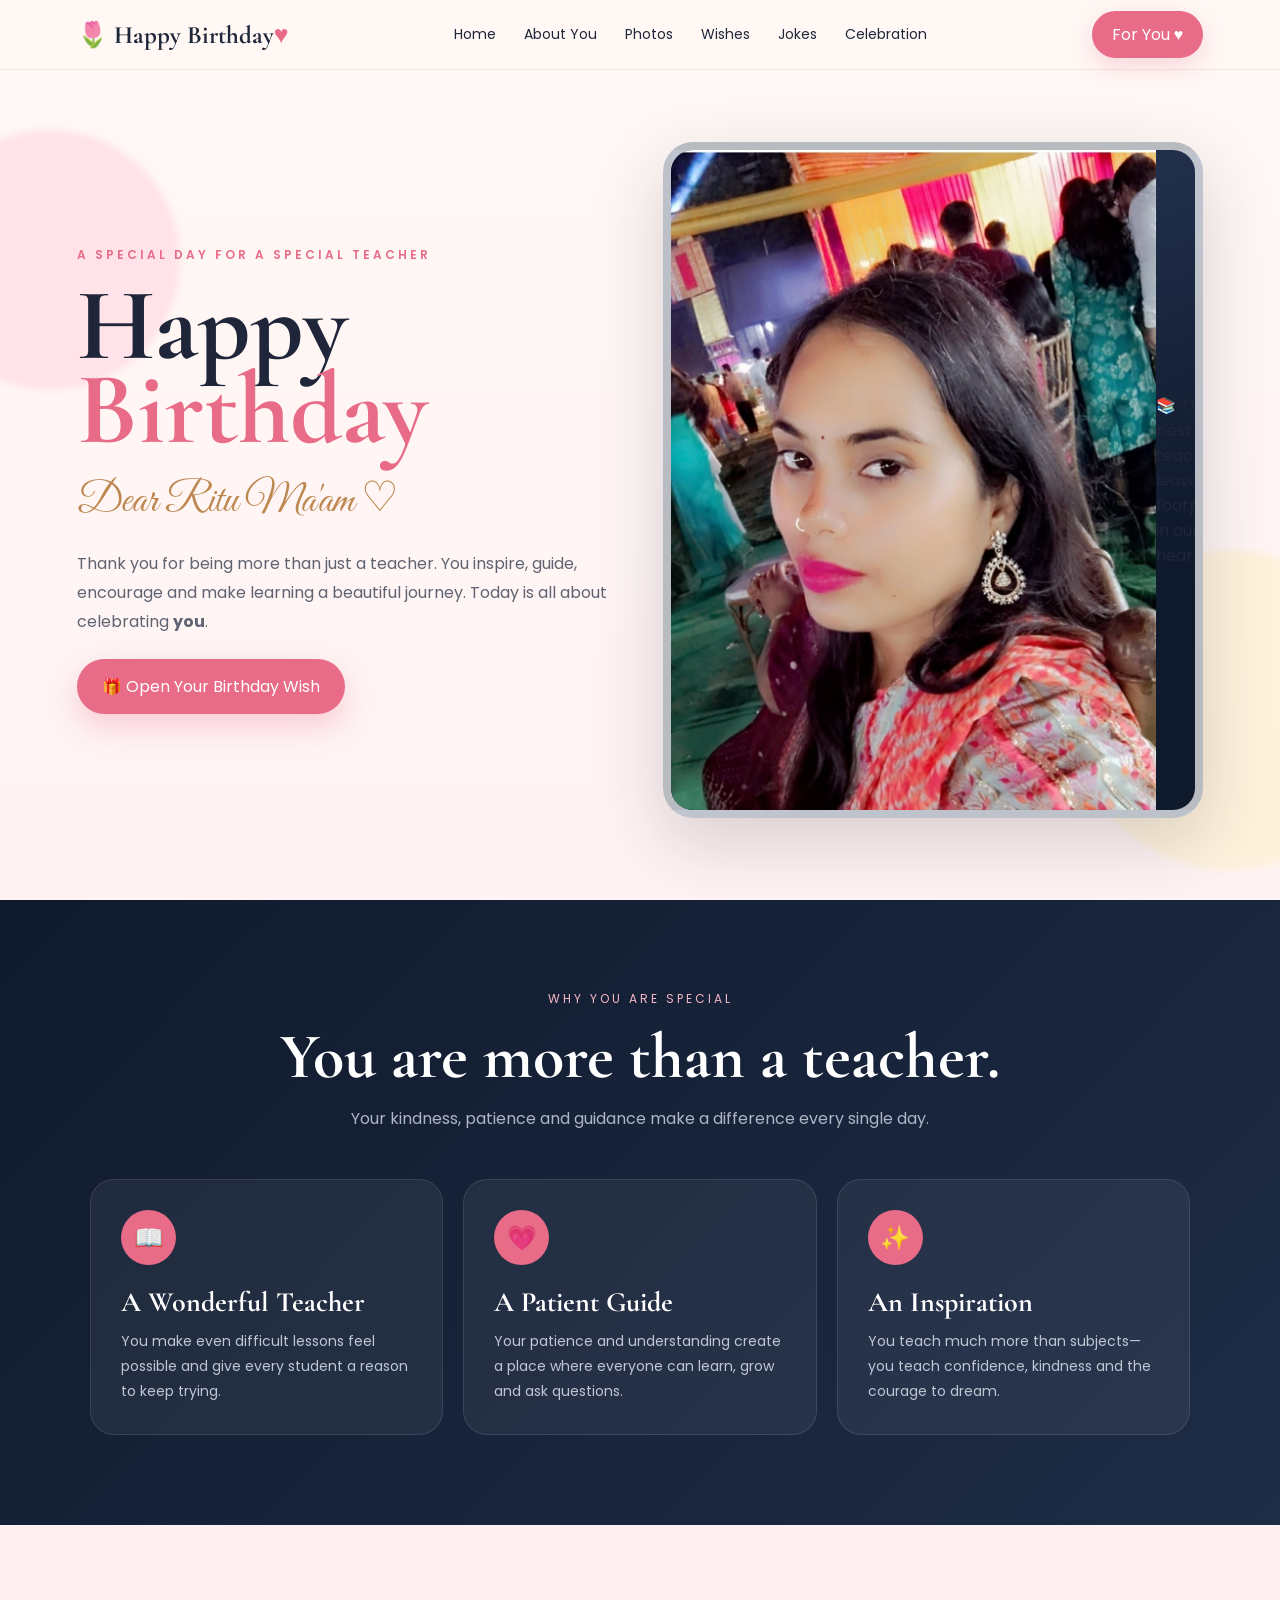
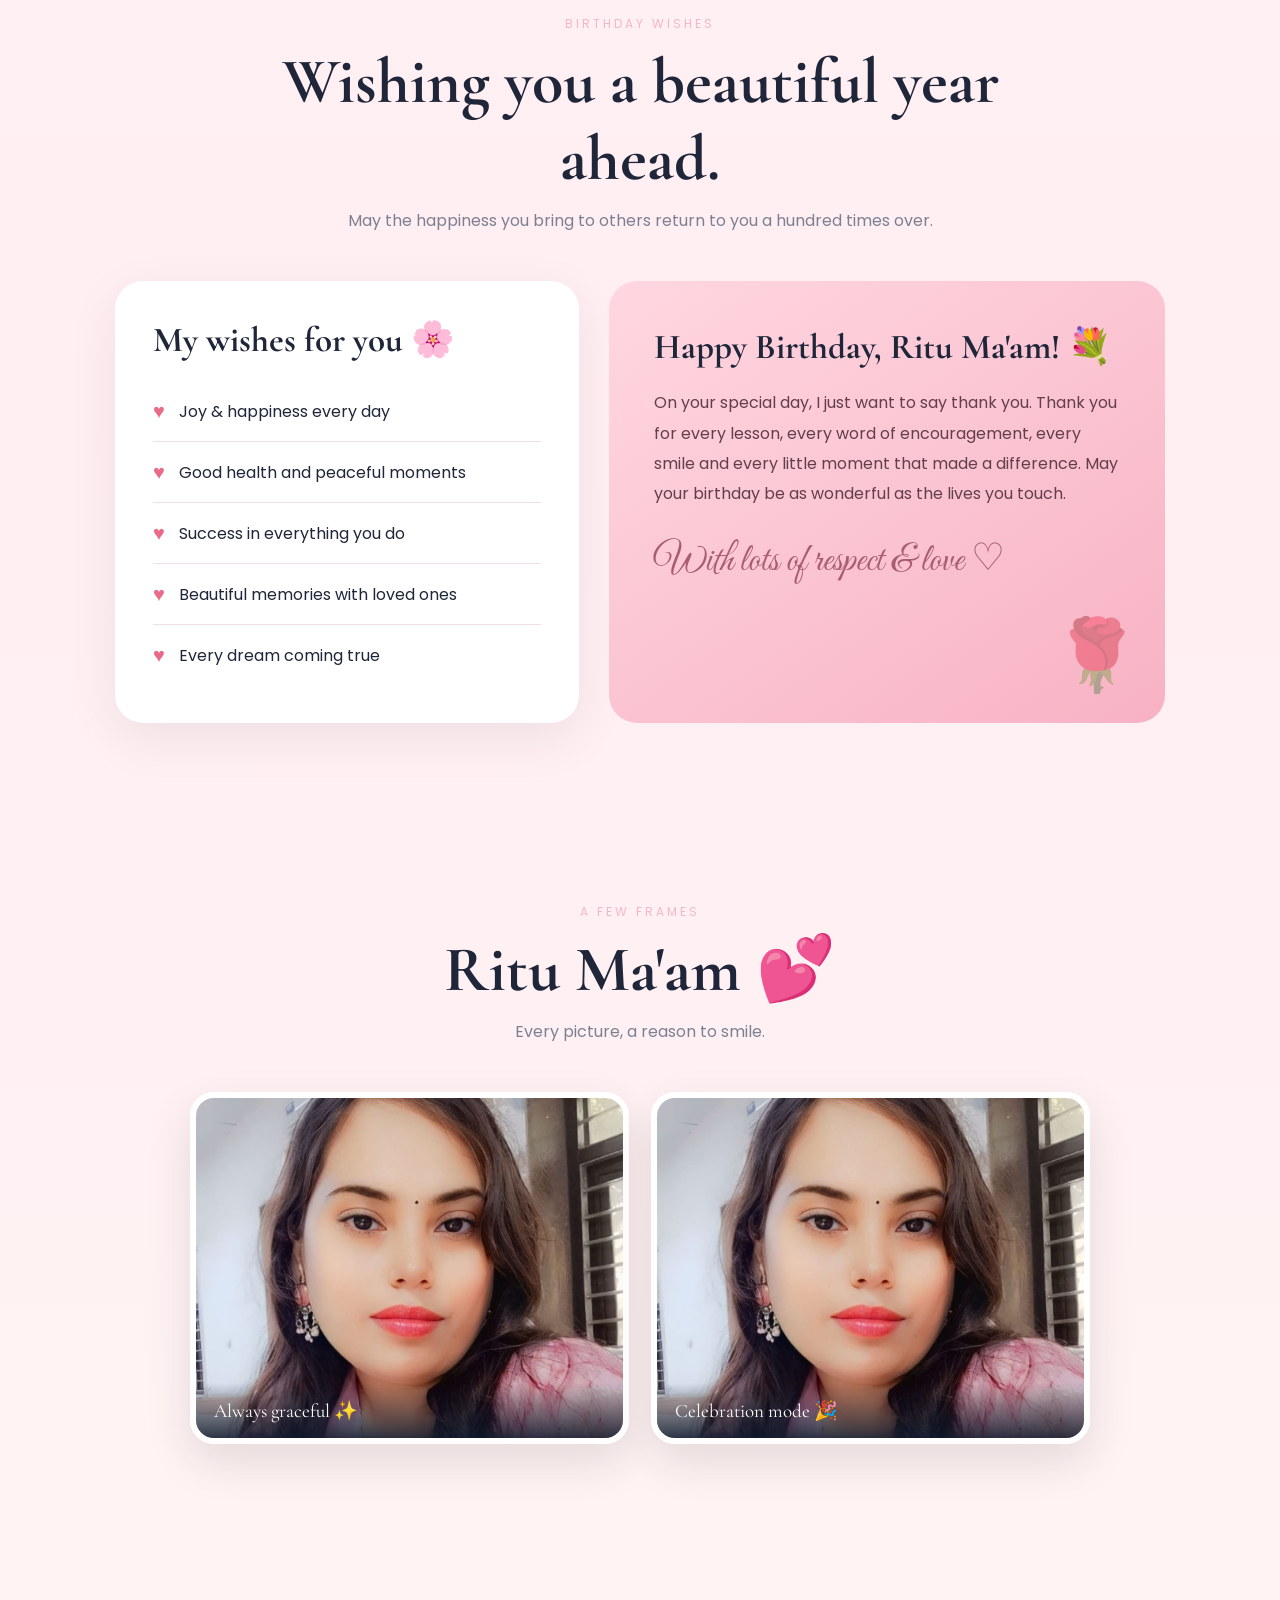
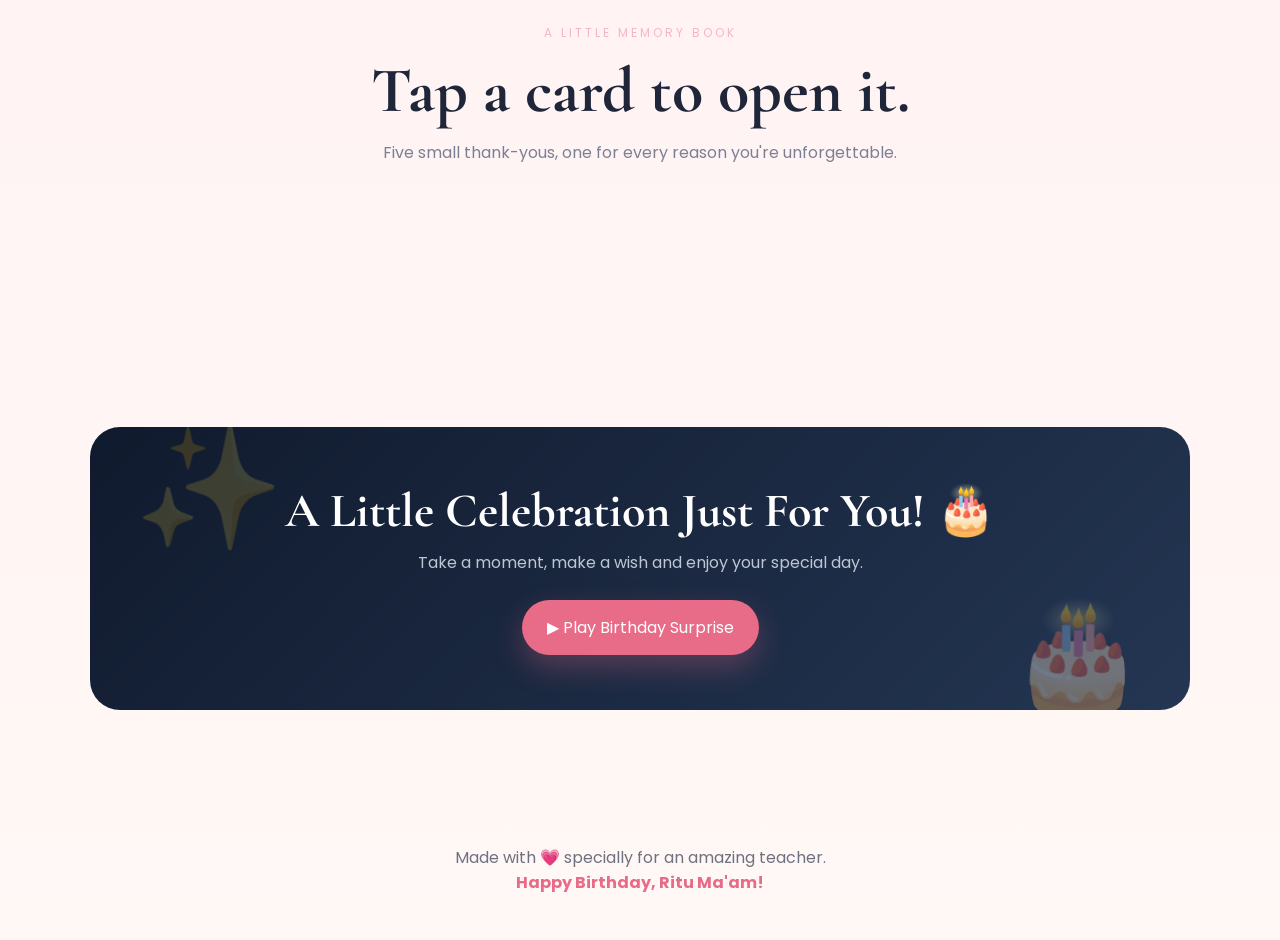
==== commit 31c9ff0b: "Enhance responsive design in index.html Added responsive styles for various screen sizes and improve" ====
--- a/index.html/index.html
+++ b/index.html/index.html
@@ -288,6 +288,443 @@
 @media (prefers-reduced-motion: reduce){
   *{animation-duration:.001ms !important;animation-iteration-count:1 !important;transition-duration:.001ms !important}
 }
+
+/* ================= RESPONSIVE FIX ================= */
+
+html, body {
+  width: 100%;
+  max-width: 100%;
+  overflow-x: hidden;
+}
+
+img, svg, canvas {
+  max-width: 100%;
+}
+
+button, a {
+  -webkit-tap-highlight-color: transparent;
+}
+
+nav {
+  min-height: 70px;
+}
+
+.navbtn {
+  white-space: nowrap;
+}
+
+.hero-card {
+  width: 100%;
+}
+
+.hero-card .floating {
+  max-width: 90%;
+}
+
+/* Tablet */
+@media (max-width: 1024px) {
+  nav {
+    padding: 0 4%;
+  }
+
+  .navlinks {
+    gap: 16px;
+    font-size: 13px;
+  }
+
+  .navbtn {
+    padding: 10px 15px;
+  }
+
+  .hero,
+  .section {
+    padding-left: 5%;
+    padding-right: 5%;
+  }
+
+  .hero {
+    gap: 30px;
+  }
+
+  .hero-card {
+    max-width: 480px;
+    margin-inline: auto;
+  }
+
+  .cards {
+    grid-template-columns: repeat(2, minmax(0, 1fr));
+  }
+
+  .cards .card:last-child {
+    grid-column: 1 / -1;
+  }
+
+  .wishes {
+    grid-template-columns: 1fr;
+    max-width: 850px;
+  }
+
+  .gallery {
+    max-width: 850px;
+  }
+
+  .celebrate {
+    padding: 45px 30px;
+  }
+}
+
+/* Mobile */
+@media (max-width: 850px) {
+  nav {
+    height: auto;
+    min-height: 64px;
+    padding: 12px 5%;
+    gap: 12px;
+  }
+
+  .logo {
+    font-size: 21px;
+  }
+
+  .navlinks {
+    display: none;
+  }
+
+  .navbtn {
+    font-size: 12px;
+    padding: 9px 14px;
+  }
+
+  .hero {
+    min-height: auto;
+    grid-template-columns: 1fr;
+    padding-top: 105px;
+    padding-bottom: 55px;
+    text-align: center;
+  }
+
+  .hero > div:first-child {
+    order: 2;
+  }
+
+  .hero-card {
+    order: 1;
+    width: min(100%, 430px);
+    margin: 0 auto;
+    aspect-ratio: 4 / 5;
+  }
+
+  .kicker {
+    letter-spacing: 2px;
+    font-size: 10px;
+  }
+
+  h1 {
+    font-size: clamp(58px, 17vw, 82px);
+    line-height: .85;
+  }
+
+  .script {
+    font-size: clamp(32px, 10vw, 44px);
+  }
+
+  .hero p {
+    margin: 18px auto 22px;
+    max-width: 650px;
+    font-size: 14px;
+    line-height: 1.7;
+  }
+
+  .cta {
+    max-width: 100%;
+    justify-content: center;
+    padding: 13px 18px;
+    font-size: 13px;
+  }
+
+  .section {
+    padding: 65px 5%;
+  }
+
+  .section-title {
+    margin-bottom: 32px;
+  }
+
+  .section-title h2 {
+    font-size: clamp(36px, 10vw, 52px);
+    line-height: 1;
+  }
+
+  .section-title p {
+    font-size: 14px;
+    line-height: 1.7;
+  }
+
+  .cards {
+    grid-template-columns: 1fr;
+    gap: 16px;
+  }
+
+  .cards .card:last-child {
+    grid-column: auto;
+  }
+
+  .card {
+    padding: 24px;
+  }
+
+  .card h3 {
+    font-size: 26px;
+  }
+
+  .wishes {
+    gap: 18px;
+  }
+
+  .wish-list,
+  .note {
+    padding: 26px 22px;
+    border-radius: 22px;
+  }
+
+  .wish-list h3,
+  .note h3 {
+    font-size: 30px;
+  }
+
+  .wish {
+    align-items: flex-start;
+    line-height: 1.5;
+    font-size: 14px;
+  }
+
+  .signature {
+    font-size: 32px;
+  }
+
+  .gallery {
+    grid-template-columns: 1fr;
+    gap: 16px;
+  }
+
+  .gallery figure {
+    border-width: 4px;
+  }
+
+  .gallery img {
+    height: auto;
+    aspect-ratio: 4 / 3;
+  }
+
+  .gallery figcaption {
+    padding: 13px 15px;
+    font-size: 17px;
+  }
+
+  .memory-strip {
+    gap: 14px;
+    padding-bottom: 18px;
+    scroll-padding-left: 4px;
+  }
+
+  .mem-card {
+    flex-basis: min(78vw, 260px);
+    height: 300px;
+  }
+
+  .celebrate {
+    padding: 42px 20px;
+    border-radius: 24px;
+  }
+
+  .celebrate h2 {
+    font-size: clamp(34px, 9vw, 48px);
+    line-height: 1;
+  }
+
+  .celebrate p {
+    font-size: 14px;
+    line-height: 1.7;
+  }
+
+  .modal {
+    padding: 14px;
+  }
+
+  .modal-box {
+    padding: 30px 20px;
+    border-radius: 24px;
+    max-height: 90vh;
+    overflow-y: auto;
+  }
+
+  .modal-box .big {
+    font-size: 48px;
+  }
+
+  .modal-box h2 {
+    font-size: 36px;
+    line-height: 1.05;
+  }
+
+  .modal-box p {
+    font-size: 14px;
+    line-height: 1.7;
+  }
+
+  footer {
+    padding: 35px 15px;
+    font-size: 13px;
+    line-height: 1.7;
+  }
+}
+
+/* Small phones */
+@media (max-width: 480px) {
+  nav {
+    padding: 10px 4%;
+  }
+
+  .logo {
+    font-size: 18px;
+  }
+
+  .navbtn {
+    font-size: 11px;
+    padding: 8px 12px;
+  }
+
+  .hero {
+    padding-left: 4%;
+    padding-right: 4%;
+    padding-top: 92px;
+  }
+
+  .hero-card {
+    border-width: 5px;
+    border-radius: 22px;
+  }
+
+  h1 {
+    font-size: clamp(52px, 18vw, 72px);
+  }
+
+  .hero p {
+    font-size: 13px;
+  }
+
+  .section {
+    padding: 55px 4%;
+  }
+
+  .section-title h2 {
+    font-size: clamp(32px, 10vw, 44px);
+  }
+
+  .section-title .small {
+    font-size: 10px;
+    letter-spacing: 2px;
+  }
+
+  .card {
+    padding: 21px;
+    border-radius: 20px;
+  }
+
+  .icon {
+    width: 48px;
+    height: 48px;
+    font-size: 21px;
+    margin-bottom: 15px;
+  }
+
+  .card h3 {
+    font-size: 24px;
+  }
+
+  .card p {
+    font-size: 13px;
+  }
+
+  .wish-list,
+  .note {
+    padding: 23px 18px;
+  }
+
+  .wish-list h3,
+  .note h3 {
+    font-size: 27px;
+  }
+
+  .note:after {
+    font-size: 52px;
+    right: 12px;
+    bottom: 8px;
+  }
+
+  .mem-card {
+    flex-basis: 82vw;
+    height: 285px;
+  }
+
+  .celebrate {
+    padding: 36px 16px;
+  }
+
+  .celebrate:before {
+    font-size: 80px;
+  }
+
+  .celebrate:after {
+    font-size: 75px;
+  }
+
+  .modal-box {
+    padding: 25px 17px;
+  }
+
+  .modal-box h2 {
+    font-size: 31px;
+  }
+}
+
+/* Very small phones */
+@media (max-width: 360px) {
+  .logo {
+    font-size: 16px;
+  }
+
+  .navbtn {
+    font-size: 10px;
+    padding: 7px 10px;
+  }
+
+  h1 {
+    font-size: 50px;
+  }
+
+  .script {
+    font-size: 31px;
+  }
+
+  .cta {
+    width: 100%;
+  }
+
+  .mem-card {
+    flex-basis: 86vw;
+  }
+}
+
+/* Touch devices: remove hover movement */
+@media (hover: none) {
+  .card:hover,
+  .gallery figure:hover,
+  .cta:hover {
+    transform: none;
+  }
+}
+
 </style>
 </head>
 <body>
@@ -391,7 +828,7 @@
   </div>
   <div class="gallery">
     <figure class="reveal">
-      <img src="images/ritu-2.jpeg"" alt="Ritu Ma'am smiling">
+      <img src="images/ritu-1.jpeg" alt="Ritu Ma'am smiling">
       <figcaption>Always graceful ✨</figcaption>
     </figure>
     <figure class="reveal">
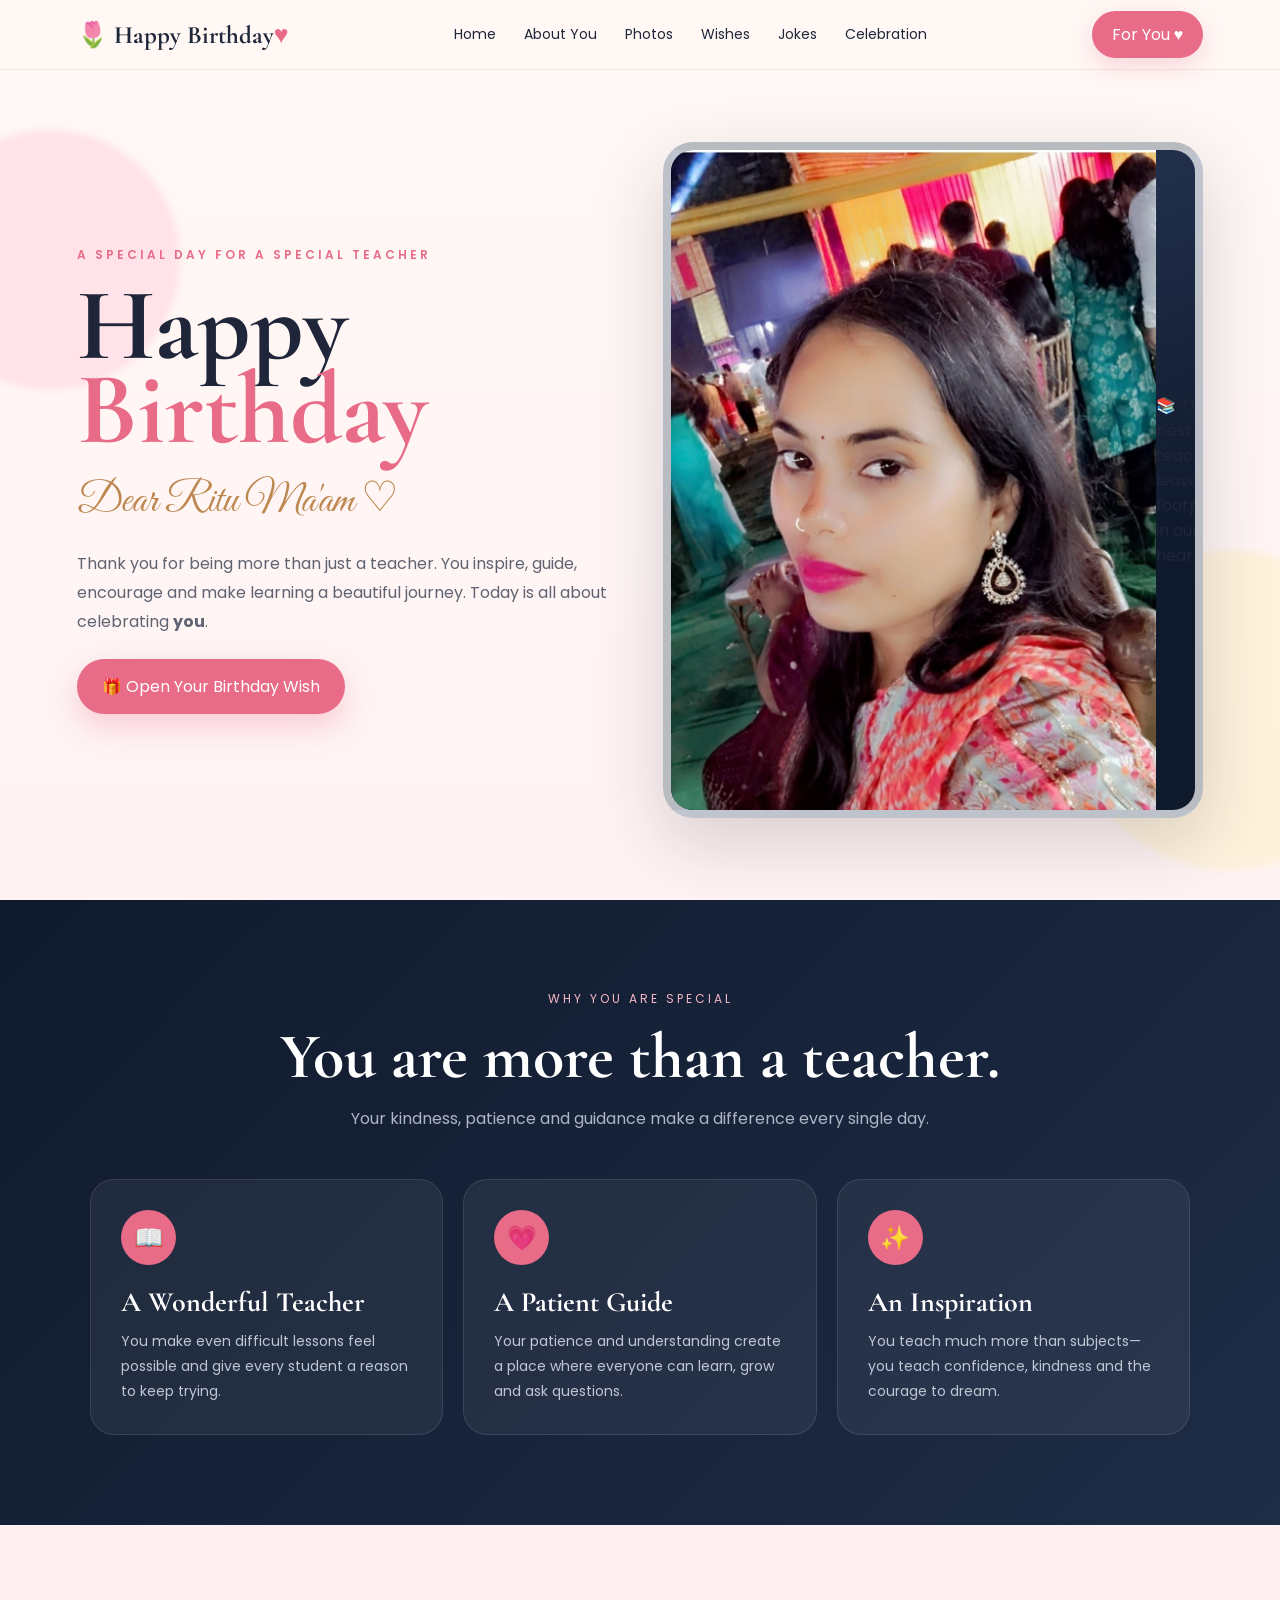
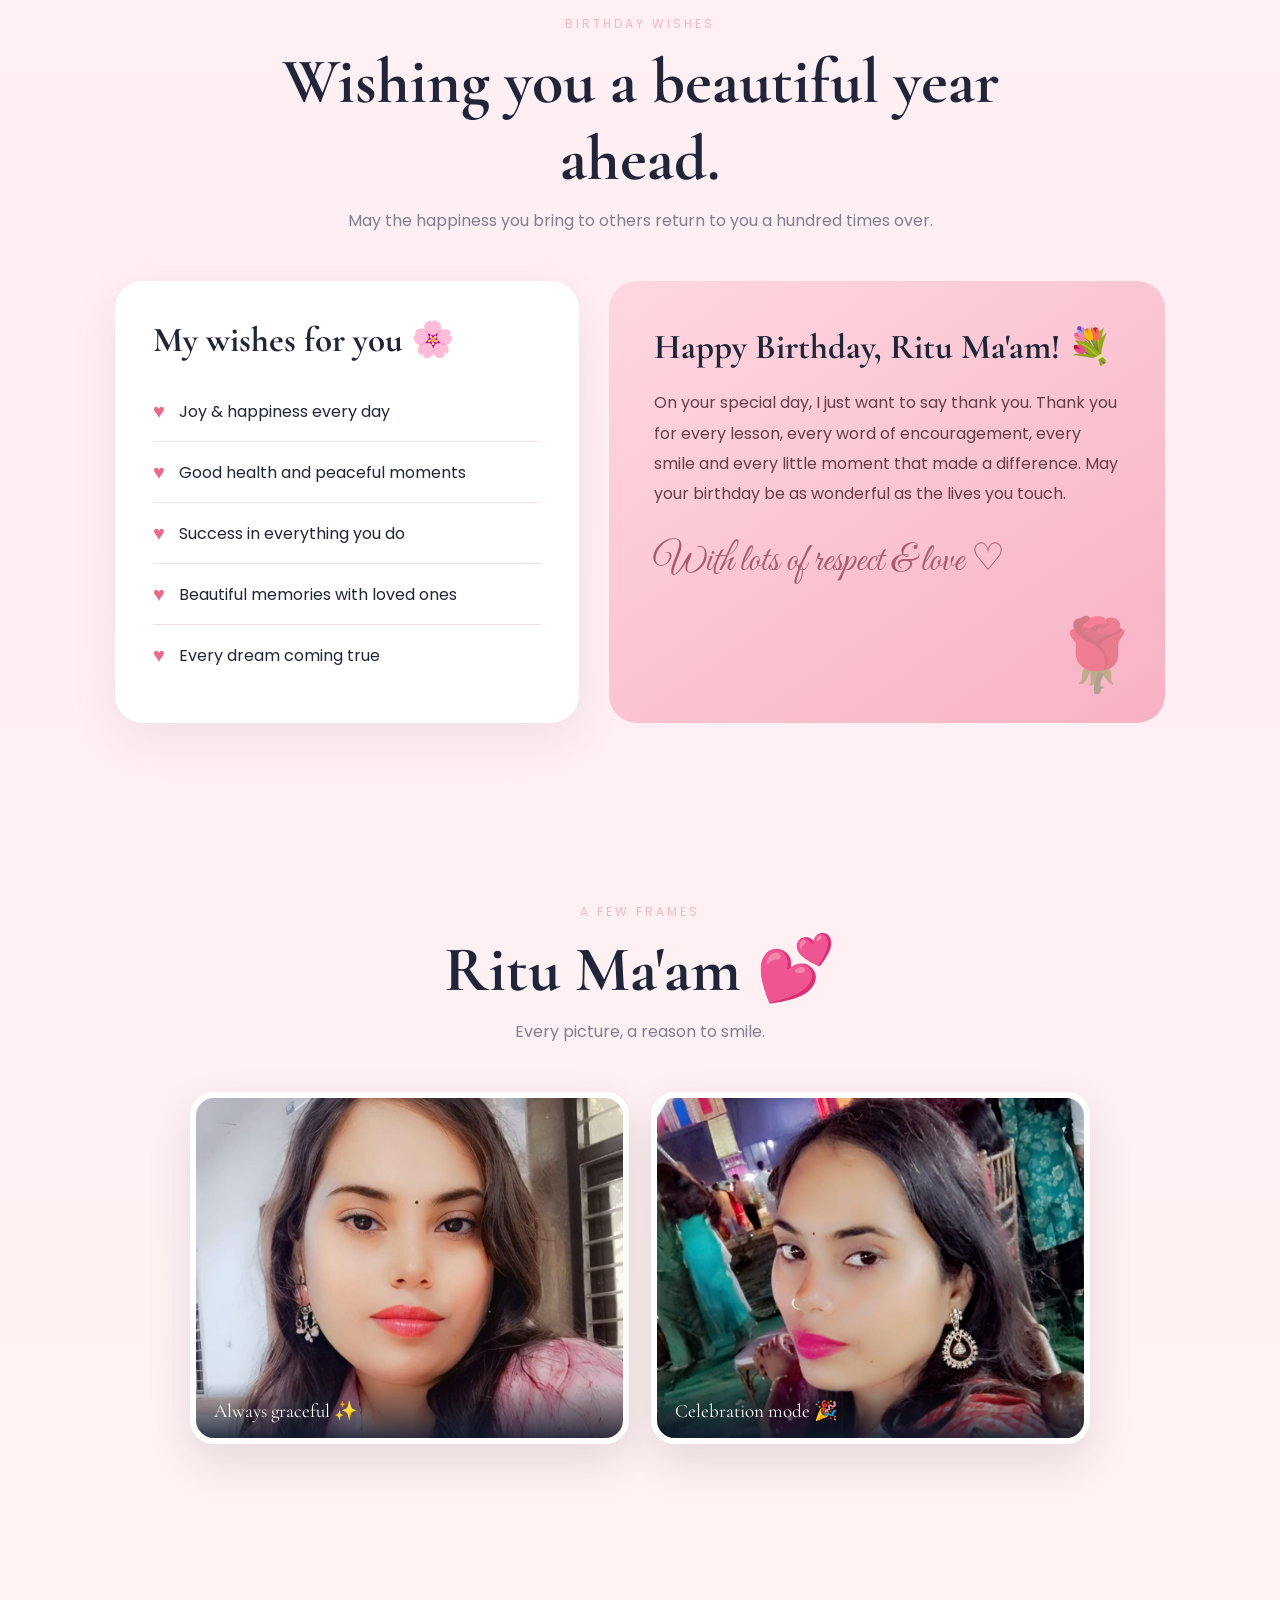
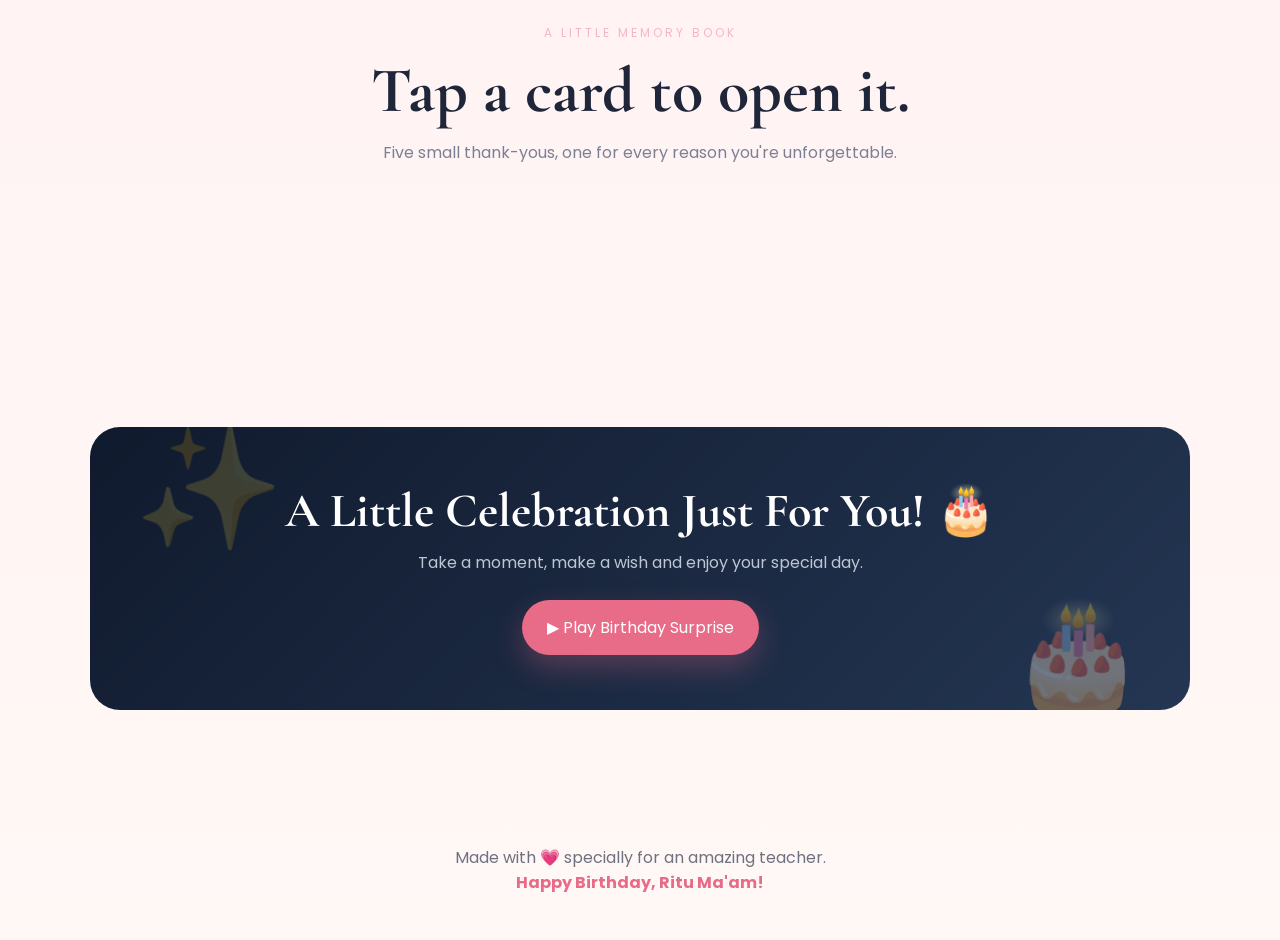
==== commit 03cb6dbe: "Update index.html" ====
--- a/index.html/index.html
+++ b/index.html/index.html
@@ -832,7 +832,7 @@
       <figcaption>Always graceful ✨</figcaption>
     </figure>
     <figure class="reveal">
-      <img src="images/ritu-1.jpeg" alt="Ritu Ma'am at a celebration">
+      <img src="images/ritu-2.jpeg" alt="Ritu Ma'am at a celebration">
       <figcaption>Celebration mode 🎉</figcaption>
     </figure>
   </div>
